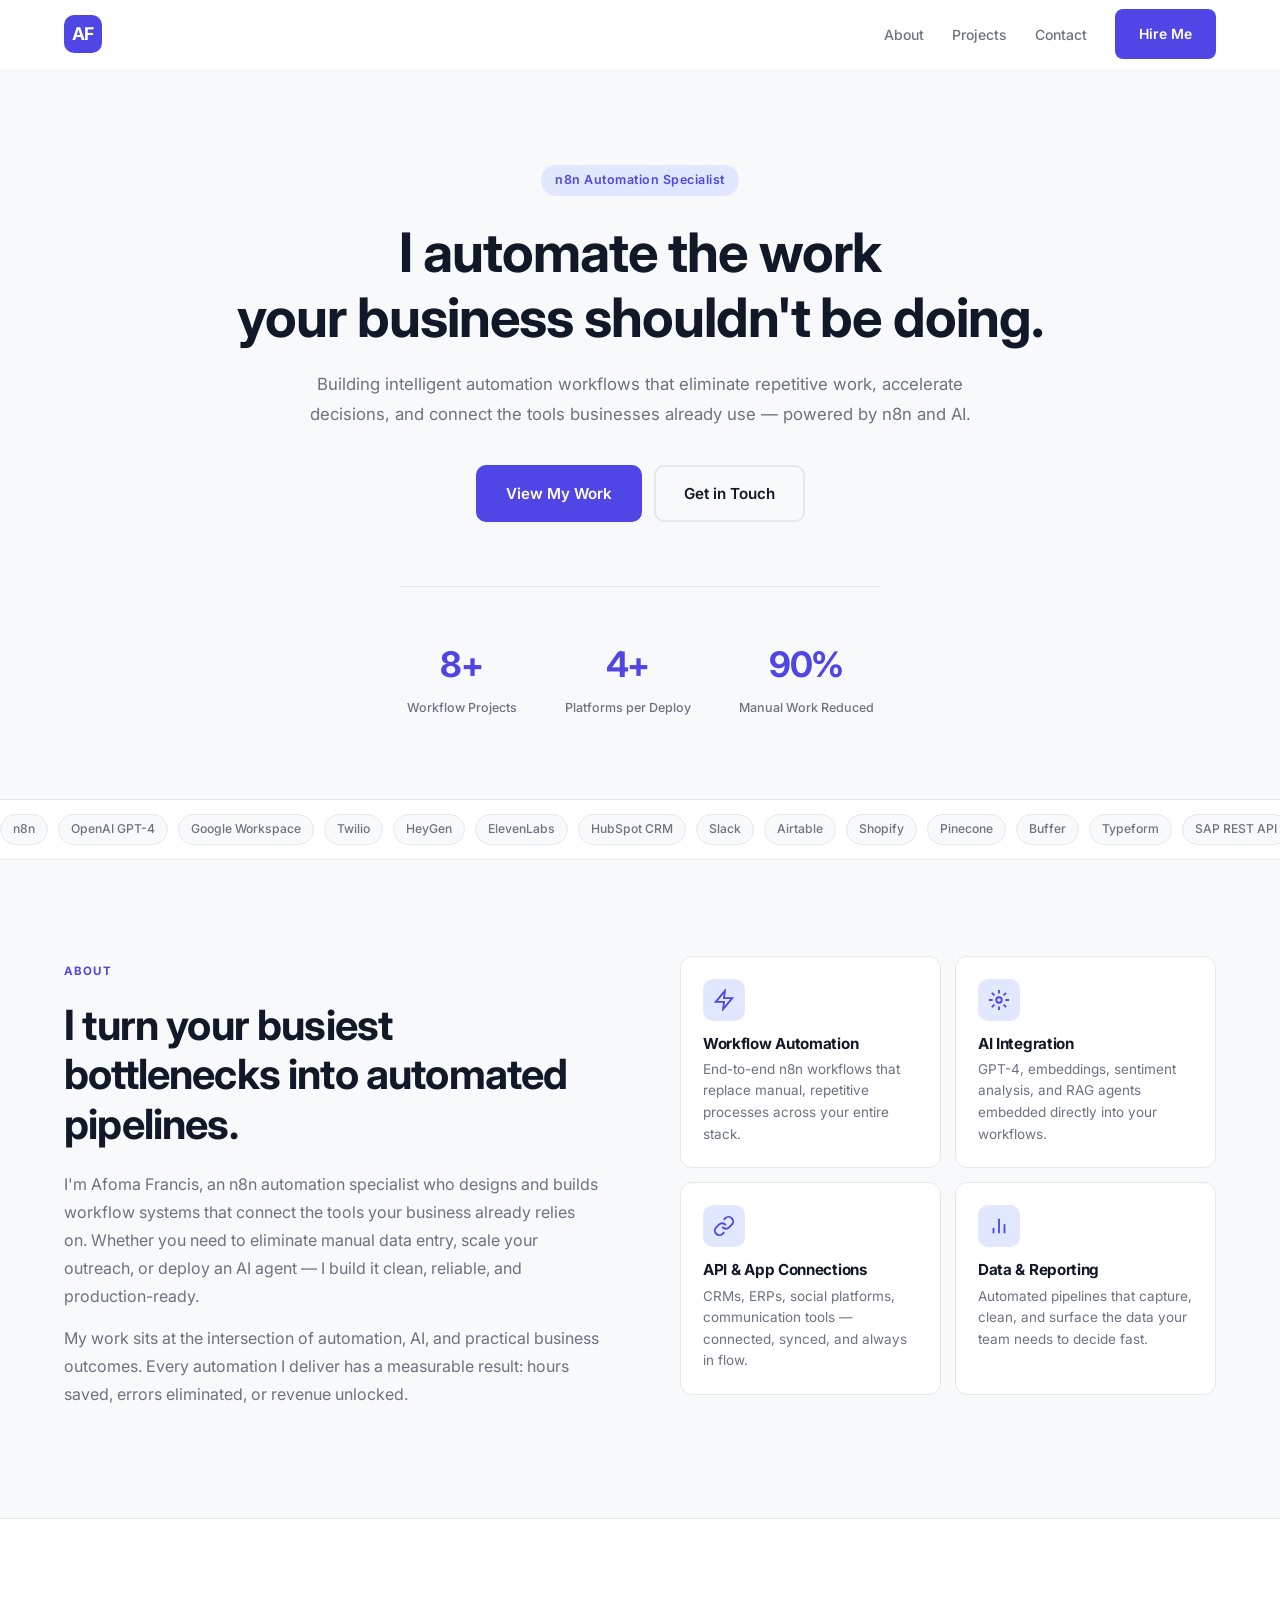
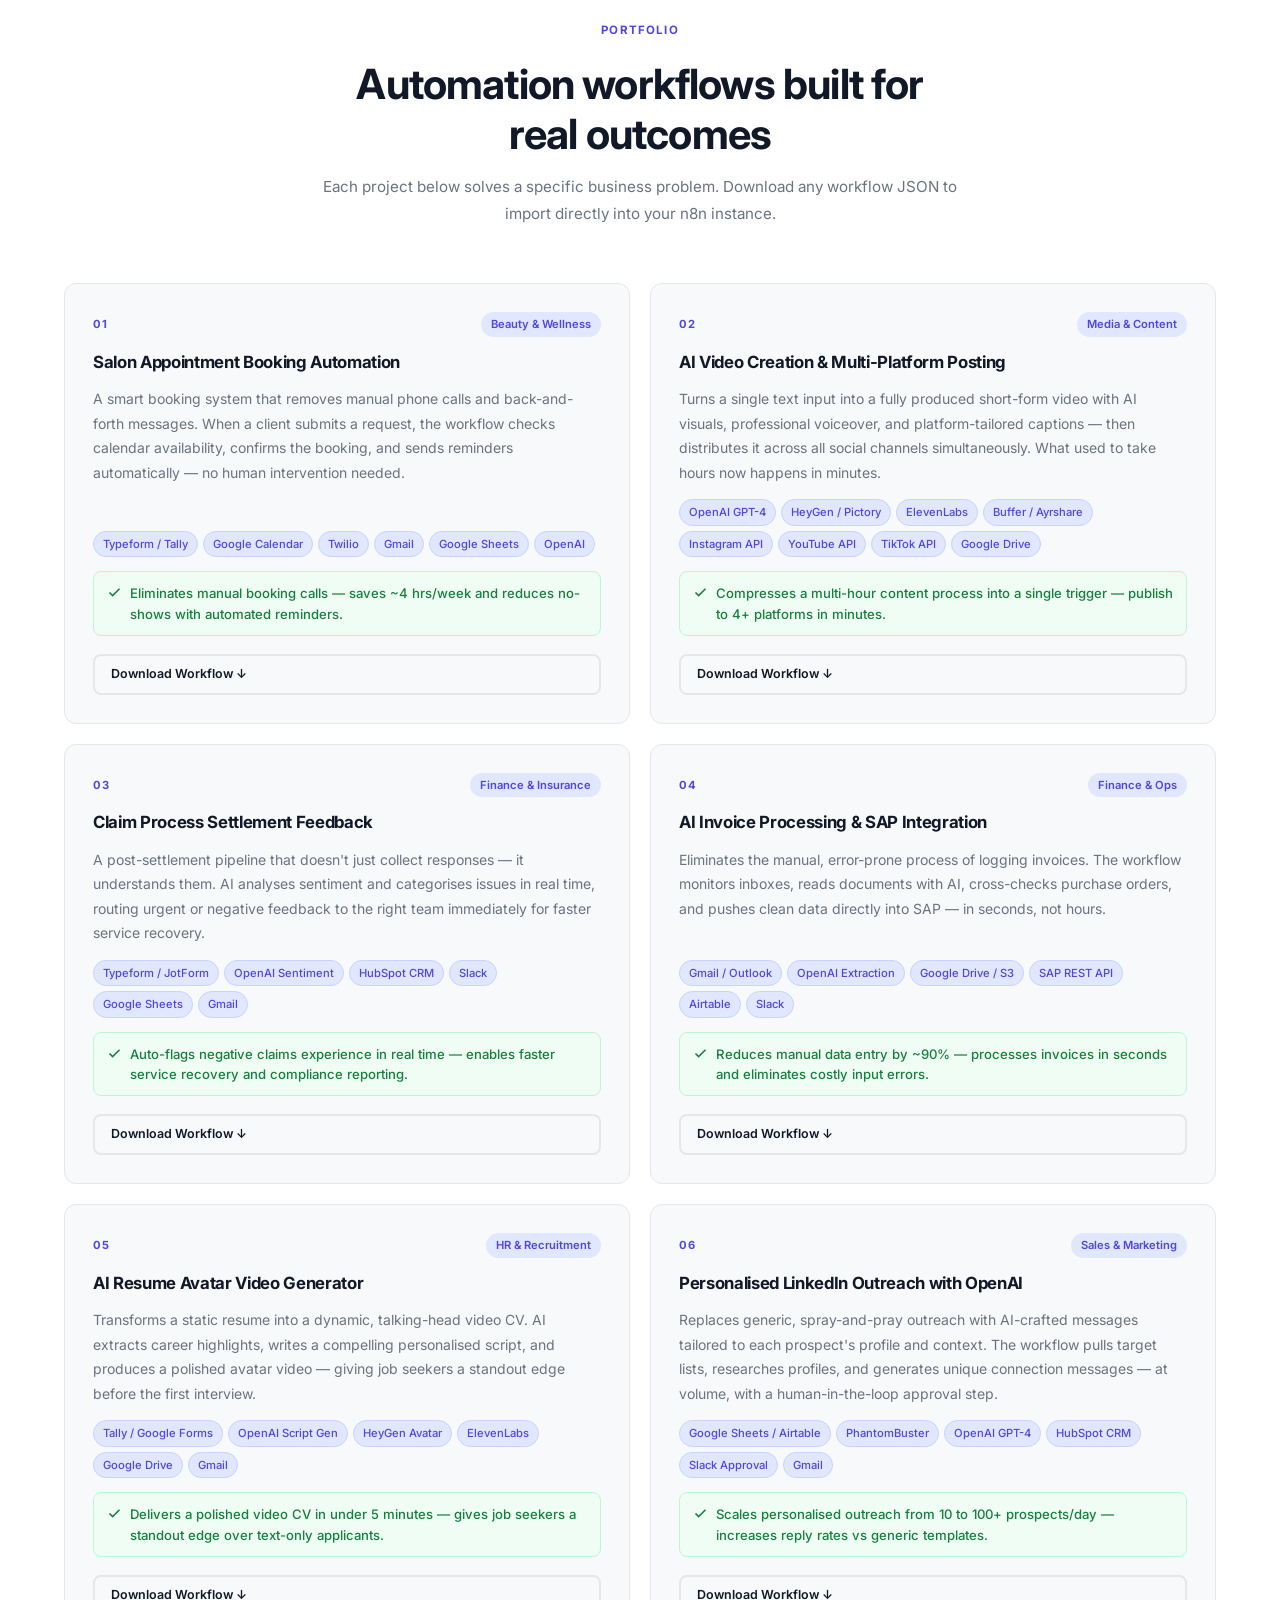
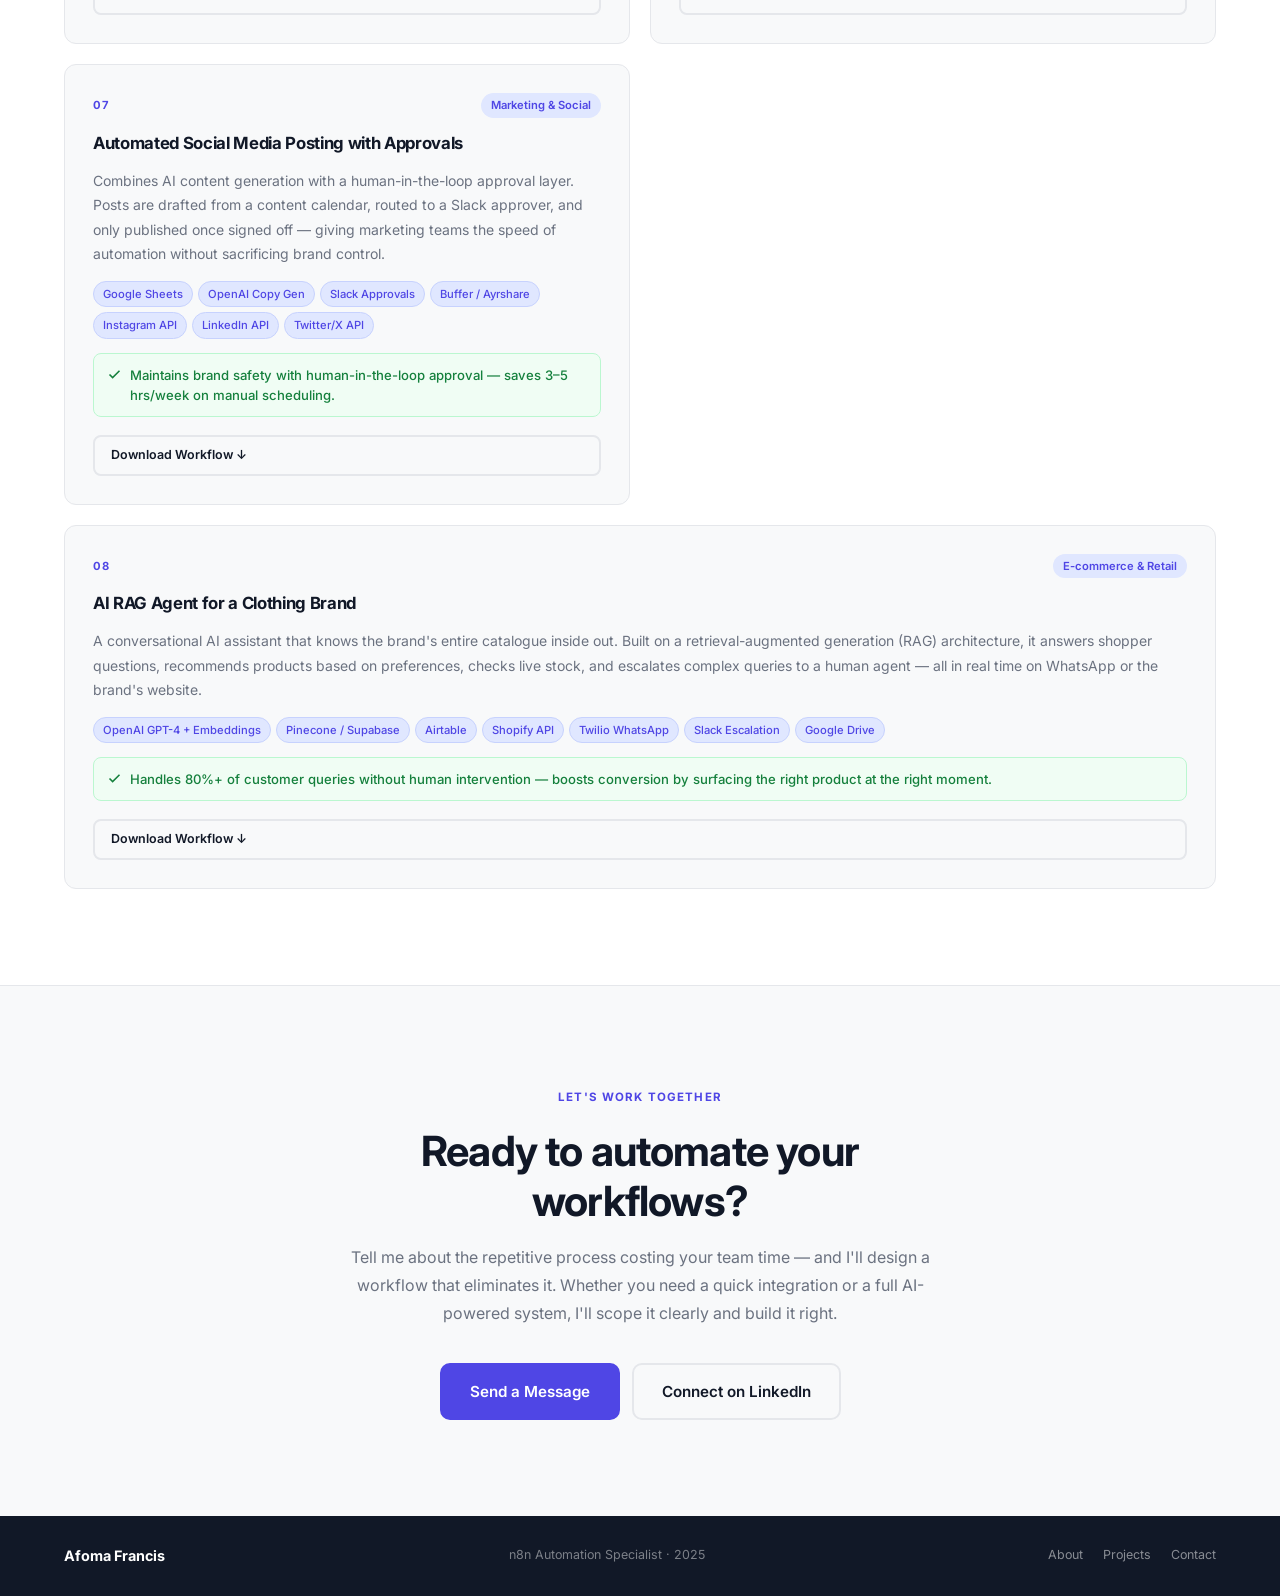
==== index.html @ b6a35dbe "feat: portfolio site + 8 production n8n automation workflows" ====
<!DOCTYPE html>
<html lang="en">
<head>
  <meta charset="UTF-8" />
  <meta name="viewport" content="width=device-width, initial-scale=1.0" />
  <title>Afoma Francis — n8n Automation Specialist</title>
  <meta name="description" content="Afoma Francis builds intelligent automation workflows with n8n and AI that eliminate repetitive work, connect business tools, and accelerate decisions." />
  <meta name="author" content="Afoma Francis" />

  <!-- Open Graph -->
  <meta property="og:title" content="Afoma Francis — n8n Automation Specialist" />
  <meta property="og:description" content="Building intelligent automation workflows that eliminate repetitive work and connect the tools businesses already use — powered by n8n and AI." />
  <meta property="og:type" content="website" />
  <meta property="og:url" content="https://afoma94.github.io" />

  <!-- Fonts -->
  <link rel="preconnect" href="https://fonts.googleapis.com" />
  <link rel="preconnect" href="https://fonts.gstatic.com" crossorigin />
  <link href="https://fonts.googleapis.com/css2?family=Inter:wght@400;500;600;700&display=swap" rel="stylesheet" />

  <link rel="stylesheet" href="css/styles.css" />
</head>
<body>

  <!-- ===== NAV ===== -->
  <header class="nav" id="nav">
    <div class="nav__inner">
      <a class="nav__logo" href="#hero">AF</a>
      <ul class="nav__links" id="navLinks">
        <li><a href="#about">About</a></li>
        <li><a href="#projects">Projects</a></li>
        <li><a href="#contact">Contact</a></li>
      </ul>
      <a class="btn btn--primary nav__cta" href="#contact">Hire Me</a>
      <button class="nav__toggle" id="navToggle" aria-label="Toggle menu" aria-expanded="false">
        <span></span><span></span><span></span>
      </button>
    </div>
  </header>

  <!-- ===== HERO ===== -->
  <section class="hero" id="hero">
    <div class="container">
      <span class="hero__badge">n8n Automation Specialist</span>
      <h1 class="hero__title">
        I automate the work<br />your business shouldn't be doing.
      </h1>
      <p class="hero__tagline">
        Building intelligent automation workflows that eliminate repetitive work, accelerate decisions, and connect the tools businesses already use — powered by n8n and AI.
      </p>
      <div class="hero__cta">
        <a class="btn btn--primary btn--lg" href="#projects">View My Work</a>
        <a class="btn btn--outline btn--lg" href="#contact">Get in Touch</a>
      </div>
      <div class="hero__stats">
        <div class="stat">
          <span class="stat__number">8+</span>
          <span class="stat__label">Workflow Projects</span>
        </div>
        <div class="stat">
          <span class="stat__number">4+</span>
          <span class="stat__label">Platforms per Deploy</span>
        </div>
        <div class="stat">
          <span class="stat__number">90%</span>
          <span class="stat__label">Manual Work Reduced</span>
        </div>
      </div>
    </div>
  </section>

  <!-- ===== MARQUEE ===== -->
  <div class="marquee-wrap" aria-hidden="true">
    <div class="marquee__track">
      <div class="marquee__row">
        <span>n8n</span><span>OpenAI GPT-4</span><span>Google Workspace</span>
        <span>Twilio</span><span>HeyGen</span><span>ElevenLabs</span>
        <span>HubSpot CRM</span><span>Slack</span><span>Airtable</span>
        <span>Shopify</span><span>Pinecone</span><span>Buffer</span>
        <span>Typeform</span><span>SAP REST API</span><span>PhantomBuster</span>
        <span>Gmail</span><span>Google Sheets</span><span>Google Calendar</span>
        <!-- Duplicate for seamless loop -->
        <span>n8n</span><span>OpenAI GPT-4</span><span>Google Workspace</span>
        <span>Twilio</span><span>HeyGen</span><span>ElevenLabs</span>
        <span>HubSpot CRM</span><span>Slack</span><span>Airtable</span>
        <span>Shopify</span><span>Pinecone</span><span>Buffer</span>
        <span>Typeform</span><span>SAP REST API</span><span>PhantomBuster</span>
        <span>Gmail</span><span>Google Sheets</span><span>Google Calendar</span>
      </div>
    </div>
  </div>

  <!-- ===== ABOUT ===== -->
  <section class="about" id="about">
    <div class="container">
      <div class="about__grid">
        <div class="about__content">
          <span class="label">About</span>
          <h2>I turn your busiest bottlenecks into automated pipelines.</h2>
          <p>I'm Afoma Francis, an n8n automation specialist who designs and builds workflow systems that connect the tools your business already relies on. Whether you need to eliminate manual data entry, scale your outreach, or deploy an AI agent — I build it clean, reliable, and production-ready.</p>
          <p>My work sits at the intersection of automation, AI, and practical business outcomes. Every automation I deliver has a measurable result: hours saved, errors eliminated, or revenue unlocked.</p>
        </div>
        <div class="services">
          <div class="service-card" data-animate>
            <div class="service-card__icon">
              <svg width="22" height="22" viewBox="0 0 24 24" fill="none" stroke="currentColor" stroke-width="2"><path d="M13 2L3 14h9l-1 8 10-12h-9l1-8z"/></svg>
            </div>
            <h3>Workflow Automation</h3>
            <p>End-to-end n8n workflows that replace manual, repetitive processes across your entire stack.</p>
          </div>
          <div class="service-card" data-animate>
            <div class="service-card__icon">
              <svg width="22" height="22" viewBox="0 0 24 24" fill="none" stroke="currentColor" stroke-width="2"><circle cx="12" cy="12" r="3"/><path d="M12 1v4M12 19v4M4.22 4.22l2.83 2.83M16.95 16.95l2.83 2.83M1 12h4M19 12h4M4.22 19.78l2.83-2.83M16.95 7.05l2.83-2.83"/></svg>
            </div>
            <h3>AI Integration</h3>
            <p>GPT-4, embeddings, sentiment analysis, and RAG agents embedded directly into your workflows.</p>
          </div>
          <div class="service-card" data-animate>
            <div class="service-card__icon">
              <svg width="22" height="22" viewBox="0 0 24 24" fill="none" stroke="currentColor" stroke-width="2"><path d="M10 13a5 5 0 0 0 7.54.54l3-3a5 5 0 0 0-7.07-7.07l-1.72 1.71"/><path d="M14 11a5 5 0 0 0-7.54-.54l-3 3a5 5 0 0 0 7.07 7.07l1.71-1.71"/></svg>
            </div>
            <h3>API & App Connections</h3>
            <p>CRMs, ERPs, social platforms, communication tools — connected, synced, and always in flow.</p>
          </div>
          <div class="service-card" data-animate>
            <div class="service-card__icon">
              <svg width="22" height="22" viewBox="0 0 24 24" fill="none" stroke="currentColor" stroke-width="2"><line x1="18" y1="20" x2="18" y2="10"/><line x1="12" y1="20" x2="12" y2="4"/><line x1="6" y1="20" x2="6" y2="14"/></svg>
            </div>
            <h3>Data & Reporting</h3>
            <p>Automated pipelines that capture, clean, and surface the data your team needs to decide fast.</p>
          </div>
        </div>
      </div>
    </div>
  </section>

  <!-- ===== PROJECTS ===== -->
  <section class="projects" id="projects">
    <div class="container">
      <div class="section-header">
        <span class="label">Portfolio</span>
        <h2>Automation workflows built for real outcomes</h2>
        <p>Each project below solves a specific business problem. Download any workflow JSON to import directly into your n8n instance.</p>
      </div>

      <div class="projects__grid">

        <!-- 01 Salon Booking -->
        <article class="project-card" data-animate>
          <div class="project-card__header">
            <span class="project-card__num">01</span>
            <span class="project-card__industry">Beauty &amp; Wellness</span>
          </div>
          <h3>Salon Appointment Booking Automation</h3>
          <p class="project-card__desc">A smart booking system that removes manual phone calls and back-and-forth messages. When a client submits a request, the workflow checks calendar availability, confirms the booking, and sends reminders automatically — no human intervention needed.</p>
          <div class="project-card__tools">
            <span>Typeform / Tally</span><span>Google Calendar</span>
            <span>Twilio</span><span>Gmail</span>
            <span>Google Sheets</span><span>OpenAI</span>
          </div>
          <div class="project-card__outcome">
            <svg width="15" height="15" viewBox="0 0 24 24" fill="none" stroke="currentColor" stroke-width="2.5"><polyline points="20 6 9 17 4 12"/></svg>
            Eliminates manual booking calls — saves ~4 hrs/week and reduces no-shows with automated reminders.
          </div>
          <a class="btn btn--outline btn--sm" href="workflows/01-salon-booking.json" download>Download Workflow ↓</a>
        </article>

        <!-- 02 AI Video -->
        <article class="project-card" data-animate>
          <div class="project-card__header">
            <span class="project-card__num">02</span>
            <span class="project-card__industry">Media &amp; Content</span>
          </div>
          <h3>AI Video Creation &amp; Multi-Platform Posting</h3>
          <p class="project-card__desc">Turns a single text input into a fully produced short-form video with AI visuals, professional voiceover, and platform-tailored captions — then distributes it across all social channels simultaneously. What used to take hours now happens in minutes.</p>
          <div class="project-card__tools">
            <span>OpenAI GPT-4</span><span>HeyGen / Pictory</span>
            <span>ElevenLabs</span><span>Buffer / Ayrshare</span>
            <span>Instagram API</span><span>YouTube API</span>
            <span>TikTok API</span><span>Google Drive</span>
          </div>
          <div class="project-card__outcome">
            <svg width="15" height="15" viewBox="0 0 24 24" fill="none" stroke="currentColor" stroke-width="2.5"><polyline points="20 6 9 17 4 12"/></svg>
            Compresses a multi-hour content process into a single trigger — publish to 4+ platforms in minutes.
          </div>
          <a class="btn btn--outline btn--sm" href="workflows/02-ai-video-posting.json" download>Download Workflow ↓</a>
        </article>

        <!-- 03 Claims -->
        <article class="project-card" data-animate>
          <div class="project-card__header">
            <span class="project-card__num">03</span>
            <span class="project-card__industry">Finance &amp; Insurance</span>
          </div>
          <h3>Claim Process Settlement Feedback</h3>
          <p class="project-card__desc">A post-settlement pipeline that doesn't just collect responses — it understands them. AI analyses sentiment and categorises issues in real time, routing urgent or negative feedback to the right team immediately for faster service recovery.</p>
          <div class="project-card__tools">
            <span>Typeform / JotForm</span><span>OpenAI Sentiment</span>
            <span>HubSpot CRM</span><span>Slack</span>
            <span>Google Sheets</span><span>Gmail</span>
          </div>
          <div class="project-card__outcome">
            <svg width="15" height="15" viewBox="0 0 24 24" fill="none" stroke="currentColor" stroke-width="2.5"><polyline points="20 6 9 17 4 12"/></svg>
            Auto-flags negative claims experience in real time — enables faster service recovery and compliance reporting.
          </div>
          <a class="btn btn--outline btn--sm" href="workflows/03-claim-settlement-feedback.json" download>Download Workflow ↓</a>
        </article>

        <!-- 04 Invoice SAP -->
        <article class="project-card" data-animate>
          <div class="project-card__header">
            <span class="project-card__num">04</span>
            <span class="project-card__industry">Finance &amp; Ops</span>
          </div>
          <h3>AI Invoice Processing &amp; SAP Integration</h3>
          <p class="project-card__desc">Eliminates the manual, error-prone process of logging invoices. The workflow monitors inboxes, reads documents with AI, cross-checks purchase orders, and pushes clean data directly into SAP — in seconds, not hours.</p>
          <div class="project-card__tools">
            <span>Gmail / Outlook</span><span>OpenAI Extraction</span>
            <span>Google Drive / S3</span><span>SAP REST API</span>
            <span>Airtable</span><span>Slack</span>
          </div>
          <div class="project-card__outcome">
            <svg width="15" height="15" viewBox="0 0 24 24" fill="none" stroke="currentColor" stroke-width="2.5"><polyline points="20 6 9 17 4 12"/></svg>
            Reduces manual data entry by ~90% — processes invoices in seconds and eliminates costly input errors.
          </div>
          <a class="btn btn--outline btn--sm" href="workflows/04-ai-invoice-sap.json" download>Download Workflow ↓</a>
        </article>

        <!-- 05 Resume Avatar -->
        <article class="project-card" data-animate>
          <div class="project-card__header">
            <span class="project-card__num">05</span>
            <span class="project-card__industry">HR &amp; Recruitment</span>
          </div>
          <h3>AI Resume Avatar Video Generator</h3>
          <p class="project-card__desc">Transforms a static resume into a dynamic, talking-head video CV. AI extracts career highlights, writes a compelling personalised script, and produces a polished avatar video — giving job seekers a standout edge before the first interview.</p>
          <div class="project-card__tools">
            <span>Tally / Google Forms</span><span>OpenAI Script Gen</span>
            <span>HeyGen Avatar</span><span>ElevenLabs</span>
            <span>Google Drive</span><span>Gmail</span>
          </div>
          <div class="project-card__outcome">
            <svg width="15" height="15" viewBox="0 0 24 24" fill="none" stroke="currentColor" stroke-width="2.5"><polyline points="20 6 9 17 4 12"/></svg>
            Delivers a polished video CV in under 5 minutes — gives job seekers a standout edge over text-only applicants.
          </div>
          <a class="btn btn--outline btn--sm" href="workflows/05-resume-avatar-video.json" download>Download Workflow ↓</a>
        </article>

        <!-- 06 LinkedIn -->
        <article class="project-card" data-animate>
          <div class="project-card__header">
            <span class="project-card__num">06</span>
            <span class="project-card__industry">Sales &amp; Marketing</span>
          </div>
          <h3>Personalised LinkedIn Outreach with OpenAI</h3>
          <p class="project-card__desc">Replaces generic, spray-and-pray outreach with AI-crafted messages tailored to each prospect's profile and context. The workflow pulls target lists, researches profiles, and generates unique connection messages — at volume, with a human-in-the-loop approval step.</p>
          <div class="project-card__tools">
            <span>Google Sheets / Airtable</span><span>PhantomBuster</span>
            <span>OpenAI GPT-4</span><span>HubSpot CRM</span>
            <span>Slack Approval</span><span>Gmail</span>
          </div>
          <div class="project-card__outcome">
            <svg width="15" height="15" viewBox="0 0 24 24" fill="none" stroke="currentColor" stroke-width="2.5"><polyline points="20 6 9 17 4 12"/></svg>
            Scales personalised outreach from 10 to 100+ prospects/day — increases reply rates vs generic templates.
          </div>
          <a class="btn btn--outline btn--sm" href="workflows/06-linkedin-outreach.json" download>Download Workflow ↓</a>
        </article>

        <!-- 07 Social Approvals -->
        <article class="project-card" data-animate>
          <div class="project-card__header">
            <span class="project-card__num">07</span>
            <span class="project-card__industry">Marketing &amp; Social</span>
          </div>
          <h3>Automated Social Media Posting with Approvals</h3>
          <p class="project-card__desc">Combines AI content generation with a human-in-the-loop approval layer. Posts are drafted from a content calendar, routed to a Slack approver, and only published once signed off — giving marketing teams the speed of automation without sacrificing brand control.</p>
          <div class="project-card__tools">
            <span>Google Sheets</span><span>OpenAI Copy Gen</span>
            <span>Slack Approvals</span><span>Buffer / Ayrshare</span>
            <span>Instagram API</span><span>LinkedIn API</span><span>Twitter/X API</span>
          </div>
          <div class="project-card__outcome">
            <svg width="15" height="15" viewBox="0 0 24 24" fill="none" stroke="currentColor" stroke-width="2.5"><polyline points="20 6 9 17 4 12"/></svg>
            Maintains brand safety with human-in-the-loop approval — saves 3–5 hrs/week on manual scheduling.
          </div>
          <a class="btn btn--outline btn--sm" href="workflows/07-social-media-approvals.json" download>Download Workflow ↓</a>
        </article>

        <!-- 08 RAG Agent — full width -->
        <article class="project-card project-card--wide" data-animate>
          <div class="project-card__header">
            <span class="project-card__num">08</span>
            <span class="project-card__industry">E-commerce &amp; Retail</span>
          </div>
          <h3>AI RAG Agent for a Clothing Brand</h3>
          <p class="project-card__desc">A conversational AI assistant that knows the brand's entire catalogue inside out. Built on a retrieval-augmented generation (RAG) architecture, it answers shopper questions, recommends products based on preferences, checks live stock, and escalates complex queries to a human agent — all in real time on WhatsApp or the brand's website.</p>
          <div class="project-card__tools">
            <span>OpenAI GPT-4 + Embeddings</span><span>Pinecone / Supabase</span>
            <span>Airtable</span><span>Shopify API</span>
            <span>Twilio WhatsApp</span><span>Slack Escalation</span>
            <span>Google Drive</span>
          </div>
          <div class="project-card__outcome">
            <svg width="15" height="15" viewBox="0 0 24 24" fill="none" stroke="currentColor" stroke-width="2.5"><polyline points="20 6 9 17 4 12"/></svg>
            Handles 80%+ of customer queries without human intervention — boosts conversion by surfacing the right product at the right moment.
          </div>
          <a class="btn btn--outline btn--sm" href="workflows/08-rag-agent-clothing.json" download>Download Workflow ↓</a>
        </article>

      </div>
    </div>
  </section>

  <!-- ===== CONTACT ===== -->
  <section class="contact" id="contact">
    <div class="container">
      <div class="contact__inner">
        <span class="label">Let's Work Together</span>
        <h2>Ready to automate your workflows?</h2>
        <p>Tell me about the repetitive process costing your team time — and I'll design a workflow that eliminates it. Whether you need a quick integration or a full AI-powered system, I'll scope it clearly and build it right.</p>
        <div class="contact__cta">
          <a class="btn btn--primary btn--lg" href="mailto:hello@afomafrancis.com">Send a Message</a>
          <a class="btn btn--outline btn--lg" href="https://linkedin.com/in/afomafrancis" target="_blank" rel="noopener noreferrer">Connect on LinkedIn</a>
        </div>
      </div>
    </div>
  </section>

  <!-- ===== FOOTER ===== -->
  <footer class="footer">
    <div class="container">
      <div class="footer__inner">
        <span class="footer__name">Afoma Francis</span>
        <span class="footer__copy">n8n Automation Specialist &middot; 2025</span>
        <nav class="footer__nav" aria-label="Footer navigation">
          <a href="#about">About</a>
          <a href="#projects">Projects</a>
          <a href="#contact">Contact</a>
        </nav>
      </div>
    </div>
  </footer>

  <script src="js/main.js"></script>
</body>
</html>
---- css/styles.css ----
/* ===================================================
   Design Tokens
   =================================================== */
:root {
  --accent:        #4f46e5;
  --accent-hover:  #4338ca;
  --accent-light:  #e0e7ff;
  --accent-dim:    #c7d2fe;
  --bg:            #f8f9fa;
  --surface:       #ffffff;
  --border:        #e5e7eb;
  --text:          #111827;
  --text-muted:    #6b7280;
  --outcome-bg:    #f0fdf4;
  --outcome-border:#bbf7d0;
  --outcome-text:  #15803d;
  --radius:        12px;
  --radius-sm:     8px;
  --shadow:        0 1px 3px rgba(0,0,0,0.07), 0 4px 16px rgba(79,70,229,0.07);
  --shadow-hover:  0 4px 12px rgba(0,0,0,0.09), 0 16px 40px rgba(79,70,229,0.12);
  --nav-h:         68px;
  --max-w:         1200px;
  --ease:          0.22s ease;
}

/* ===================================================
   Reset
   =================================================== */
*, *::before, *::after { box-sizing: border-box; margin: 0; padding: 0; }
html { scroll-behavior: smooth; }
body {
  font-family: 'Inter', -apple-system, BlinkMacSystemFont, sans-serif;
  background: var(--bg);
  color: var(--text);
  line-height: 1.65;
  -webkit-font-smoothing: antialiased;
}
img { max-width: 100%; display: block; }
a { text-decoration: none; }

/* ===================================================
   Layout Helpers
   =================================================== */
.container {
  max-width: var(--max-w);
  margin: 0 auto;
  padding: 0 24px;
}
.label {
  display: inline-block;
  font-size: 0.72rem;
  font-weight: 700;
  letter-spacing: 0.1em;
  text-transform: uppercase;
  color: var(--accent);
  margin-bottom: 12px;
}

/* ===================================================
   Typography
   =================================================== */
h1, h2, h3 { font-weight: 700; line-height: 1.2; letter-spacing: -0.02em; }
h1 { font-size: clamp(2rem, 5vw, 3.4rem); }
h2 { font-size: clamp(1.7rem, 4vw, 2.6rem); }
h3 { font-size: 1.1rem; }
p  { color: var(--text-muted); line-height: 1.75; }

/* ===================================================
   Buttons
   =================================================== */
.btn {
  display: inline-flex;
  align-items: center;
  gap: 6px;
  padding: 11px 22px;
  font-size: 0.875rem;
  font-weight: 600;
  border-radius: var(--radius-sm);
  border: 2px solid transparent;
  cursor: pointer;
  transition: all var(--ease);
  font-family: inherit;
}
.btn--primary {
  background: var(--accent);
  color: #fff;
  border-color: var(--accent);
}
.btn--primary:hover {
  background: var(--accent-hover);
  border-color: var(--accent-hover);
  transform: translateY(-1px);
}
.btn--outline {
  background: transparent;
  color: var(--text);
  border-color: var(--border);
}
.btn--outline:hover {
  border-color: var(--accent);
  color: var(--accent);
  transform: translateY(-1px);
}
.btn--lg  { padding: 14px 28px; font-size: 0.95rem; border-radius: 10px; }
.btn--sm  { padding: 8px 16px;  font-size: 0.78rem; margin-top: 4px; }

/* ===================================================
   Navigation
   =================================================== */
.nav {
  position: sticky;
  top: 0;
  z-index: 100;
  background: rgba(255,255,255,0.9);
  backdrop-filter: blur(14px);
  -webkit-backdrop-filter: blur(14px);
  border-bottom: 1px solid transparent;
  transition: border-color var(--ease), box-shadow var(--ease);
}
.nav.scrolled {
  border-color: var(--border);
  box-shadow: 0 1px 12px rgba(0,0,0,0.06);
}
.nav__inner {
  max-width: var(--max-w);
  margin: 0 auto;
  padding: 0 24px;
  height: var(--nav-h);
  display: flex;
  align-items: center;
  gap: 28px;
}
.nav__logo {
  font-size: 1.1rem;
  font-weight: 700;
  color: var(--text);
  letter-spacing: -0.03em;
  margin-right: auto;
  background: var(--accent);
  color: #fff;
  width: 38px;
  height: 38px;
  display: flex;
  align-items: center;
  justify-content: center;
  border-radius: 10px;
}
.nav__links {
  display: flex;
  list-style: none;
  gap: 28px;
}
.nav__links a {
  color: var(--text-muted);
  font-size: 0.875rem;
  font-weight: 500;
  transition: color var(--ease);
}
.nav__links a:hover { color: var(--text); }
.nav__cta { white-space: nowrap; }
.nav__toggle {
  display: none;
  flex-direction: column;
  gap: 5px;
  background: none;
  border: none;
  cursor: pointer;
  padding: 6px;
  margin-left: auto;
}
.nav__toggle span {
  display: block;
  width: 22px;
  height: 2px;
  background: var(--text);
  border-radius: 2px;
  transition: all 0.25s ease;
}
.nav__toggle.open span:nth-child(1) { transform: translateY(7px) rotate(45deg); }
.nav__toggle.open span:nth-child(2) { opacity: 0; }
.nav__toggle.open span:nth-child(3) { transform: translateY(-7px) rotate(-45deg); }

/* Mobile nav drawer */
.nav__links.open {
  display: flex !important;
  flex-direction: column;
  position: fixed;
  top: var(--nav-h);
  left: 0; right: 0;
  background: var(--surface);
  border-bottom: 1px solid var(--border);
  padding: 24px;
  gap: 20px;
  z-index: 99;
  box-shadow: 0 8px 24px rgba(0,0,0,0.08);
}
.nav__links.open li { display: block; }
.nav__links.open a { font-size: 1rem; }

/* ===================================================
   Hero
   =================================================== */
.hero {
  padding: 96px 0 80px;
  text-align: center;
}
.hero__badge {
  display: inline-flex;
  align-items: center;
  gap: 6px;
  padding: 5px 14px;
  background: var(--accent-light);
  color: var(--accent);
  border-radius: 100px;
  font-size: 0.78rem;
  font-weight: 600;
  letter-spacing: 0.04em;
  margin-bottom: 24px;
}
.hero__title {
  max-width: 820px;
  margin: 0 auto 20px;
  color: var(--text);
}
.hero__tagline {
  max-width: 680px;
  margin: 0 auto 36px;
  font-size: 1.05rem;
  color: var(--text-muted);
  line-height: 1.75;
}
.hero__cta {
  display: flex;
  gap: 12px;
  justify-content: center;
  flex-wrap: wrap;
  margin-bottom: 64px;
}
.hero__stats {
  display: flex;
  gap: 48px;
  justify-content: center;
  flex-wrap: wrap;
  padding-top: 48px;
  border-top: 1px solid var(--border);
  max-width: 480px;
  margin: 0 auto;
}
.stat { text-align: center; }
.stat__number {
  display: block;
  font-size: 2.2rem;
  font-weight: 700;
  color: var(--accent);
  letter-spacing: -0.04em;
}
.stat__label {
  font-size: 0.78rem;
  font-weight: 500;
  color: var(--text-muted);
}

/* ===================================================
   Marquee
   =================================================== */
.marquee-wrap {
  overflow: hidden;
  background: var(--surface);
  border-top: 1px solid var(--border);
  border-bottom: 1px solid var(--border);
  padding: 14px 0;
}
.marquee__track {
  overflow: hidden;
  white-space: nowrap;
}
.marquee__row {
  display: inline-flex;
  gap: 10px;
  animation: marquee 30s linear infinite;
}
.marquee-wrap:hover .marquee__row { animation-play-state: paused; }
.marquee__row span {
  display: inline-flex;
  align-items: center;
  padding: 4px 12px;
  background: var(--bg);
  border: 1px solid var(--border);
  border-radius: 100px;
  font-size: 0.76rem;
  font-weight: 500;
  color: var(--text-muted);
  white-space: nowrap;
}
@keyframes marquee {
  0%   { transform: translateX(0); }
  100% { transform: translateX(-50%); }
}

/* ===================================================
   About
   =================================================== */
.about {
  padding: 96px 0;
}
.about__grid {
  display: grid;
  grid-template-columns: 1fr 1fr;
  gap: 80px;
  align-items: start;
}
.about__content h2 { margin: 8px 0 20px; }
.about__content p { margin-bottom: 14px; }
.services {
  display: grid;
  grid-template-columns: 1fr 1fr;
  gap: 14px;
}
.service-card {
  background: var(--surface);
  border: 1px solid var(--border);
  border-radius: var(--radius);
  padding: 22px;
  transition: box-shadow var(--ease), transform var(--ease);
}
.service-card:hover { box-shadow: var(--shadow); transform: translateY(-2px); }
.service-card__icon {
  width: 42px;
  height: 42px;
  background: var(--accent-light);
  border-radius: 10px;
  display: flex;
  align-items: center;
  justify-content: center;
  margin-bottom: 14px;
  color: var(--accent);
}
.service-card h3 { font-size: 0.95rem; margin-bottom: 6px; color: var(--text); }
.service-card p  { font-size: 0.845rem; color: var(--text-muted); line-height: 1.6; }

/* Animate-in base state */
[data-animate] {
  opacity: 0;
  transform: translateY(20px);
  transition: opacity 0.5s ease, transform 0.5s ease, box-shadow var(--ease), border-color var(--ease);
}
[data-animate].is-visible {
  opacity: 1;
  transform: translateY(0);
}

/* ===================================================
   Projects
   =================================================== */
.projects {
  padding: 96px 0;
  background: var(--surface);
  border-top: 1px solid var(--border);
  border-bottom: 1px solid var(--border);
}
.section-header {
  text-align: center;
  max-width: 640px;
  margin: 0 auto 56px;
}
.section-header h2 { margin: 8px 0 14px; }
.section-header p  { font-size: 0.95rem; }

.projects__grid {
  display: grid;
  grid-template-columns: repeat(2, 1fr);
  gap: 20px;
}
.project-card {
  background: var(--bg);
  border: 1px solid var(--border);
  border-radius: var(--radius);
  padding: 28px;
  display: flex;
  flex-direction: column;
  gap: 14px;
  position: relative;
  overflow: hidden;
}
.project-card::after {
  content: '';
  position: absolute;
  top: 0; left: 0; right: 0;
  height: 3px;
  background: var(--accent);
  transform: scaleX(0);
  transform-origin: left;
  transition: transform 0.3s ease;
}
.project-card:hover {
  box-shadow: var(--shadow-hover);
  border-color: transparent;
}
.project-card:hover::after { transform: scaleX(1); }
.project-card--wide { grid-column: 1 / -1; }

.project-card__header {
  display: flex;
  align-items: center;
  justify-content: space-between;
  gap: 8px;
}
.project-card__num {
  font-size: 0.7rem;
  font-weight: 700;
  color: var(--accent);
  letter-spacing: 0.1em;
}
.project-card__industry {
  font-size: 0.7rem;
  font-weight: 600;
  padding: 3px 10px;
  background: var(--accent-light);
  color: var(--accent);
  border-radius: 100px;
}
.project-card h3 {
  font-size: 1.05rem;
  color: var(--text);
  line-height: 1.35;
}
.project-card__desc {
  font-size: 0.875rem;
  color: var(--text-muted);
  line-height: 1.75;
  flex: 1;
}
.project-card__tools {
  display: flex;
  flex-wrap: wrap;
  gap: 5px;
}
.project-card__tools span {
  font-size: 0.7rem;
  font-weight: 500;
  padding: 3px 9px;
  background: var(--accent-light);
  color: var(--accent);
  border: 1px solid var(--accent-dim);
  border-radius: 100px;
}
.project-card__outcome {
  display: flex;
  align-items: flex-start;
  gap: 8px;
  padding: 11px 13px;
  background: var(--outcome-bg);
  border: 1px solid var(--outcome-border);
  border-radius: var(--radius-sm);
  font-size: 0.82rem;
  font-weight: 500;
  color: var(--outcome-text);
  line-height: 1.55;
}
.project-card__outcome svg {
  flex-shrink: 0;
  margin-top: 2px;
  stroke: var(--outcome-text);
}

/* Stagger animation for project cards */
.projects__grid .project-card:nth-child(1) { transition-delay: 0.05s; }
.projects__grid .project-card:nth-child(2) { transition-delay: 0.10s; }
.projects__grid .project-card:nth-child(3) { transition-delay: 0.05s; }
.projects__grid .project-card:nth-child(4) { transition-delay: 0.10s; }
.projects__grid .project-card:nth-child(5) { transition-delay: 0.05s; }
.projects__grid .project-card:nth-child(6) { transition-delay: 0.10s; }
.projects__grid .project-card:nth-child(7) { transition-delay: 0.05s; }
.projects__grid .project-card:nth-child(8) { transition-delay: 0.10s; }

/* ===================================================
   Contact
   =================================================== */
.contact { padding: 96px 0; }
.contact__inner {
  max-width: 620px;
  margin: 0 auto;
  text-align: center;
}
.contact__inner h2 { margin: 8px 0 16px; }
.contact__inner p  { margin-bottom: 36px; font-size: 1rem; }
.contact__cta {
  display: flex;
  gap: 12px;
  justify-content: center;
  flex-wrap: wrap;
}

/* ===================================================
   Footer
   =================================================== */
.footer {
  background: var(--text);
  padding: 28px 0;
}
.footer__inner {
  display: flex;
  align-items: center;
  justify-content: space-between;
  gap: 16px;
  flex-wrap: wrap;
}
.footer__name {
  font-weight: 700;
  color: #fff;
  font-size: 0.9rem;
}
.footer__copy {
  font-size: 0.78rem;
  color: rgba(255,255,255,0.45);
}
.footer__nav {
  display: flex;
  gap: 20px;
}
.footer__nav a {
  font-size: 0.78rem;
  color: rgba(255,255,255,0.5);
  transition: color var(--ease);
}
.footer__nav a:hover { color: #fff; }

/* ===================================================
   Responsive
   =================================================== */
@media (max-width: 900px) {
  .about__grid { grid-template-columns: 1fr; gap: 48px; }
  .services { grid-template-columns: 1fr 1fr; }
}

@media (max-width: 768px) {
  .nav__links { display: none; }
  .nav__cta   { display: none; }
  .nav__toggle { display: flex; }

  .hero { padding: 64px 0 56px; }
  .hero__stats { gap: 28px; }
  .stat__number { font-size: 1.8rem; }

  .projects__grid { grid-template-columns: 1fr; }
  .project-card--wide { grid-column: 1; }

  .about__grid { grid-template-columns: 1fr; }
  .services { grid-template-columns: 1fr; }

  .footer__inner { flex-direction: column; text-align: center; }
  .footer__nav   { justify-content: center; }
}

@media (max-width: 480px) {
  .hero__cta { flex-direction: column; align-items: center; }
  .contact__cta { flex-direction: column; align-items: center; }
  .marquee-wrap { display: none; }
}
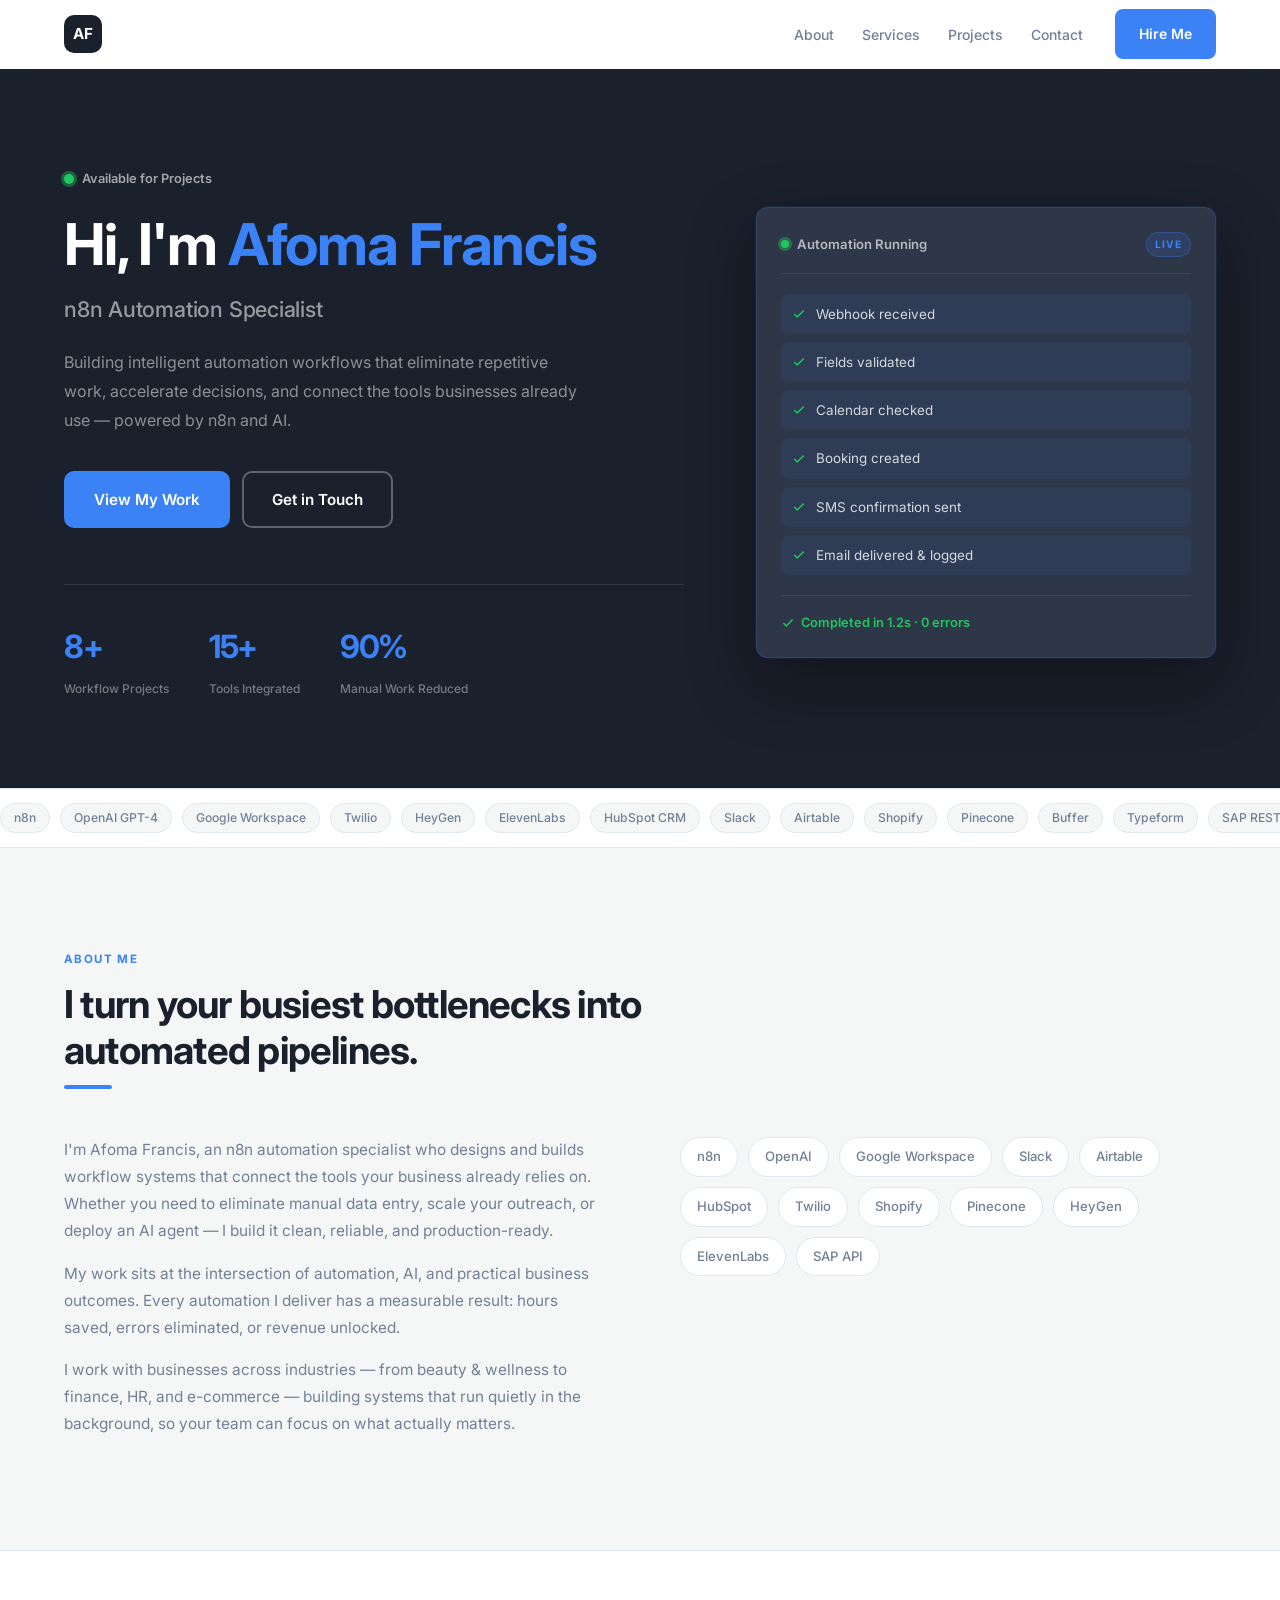
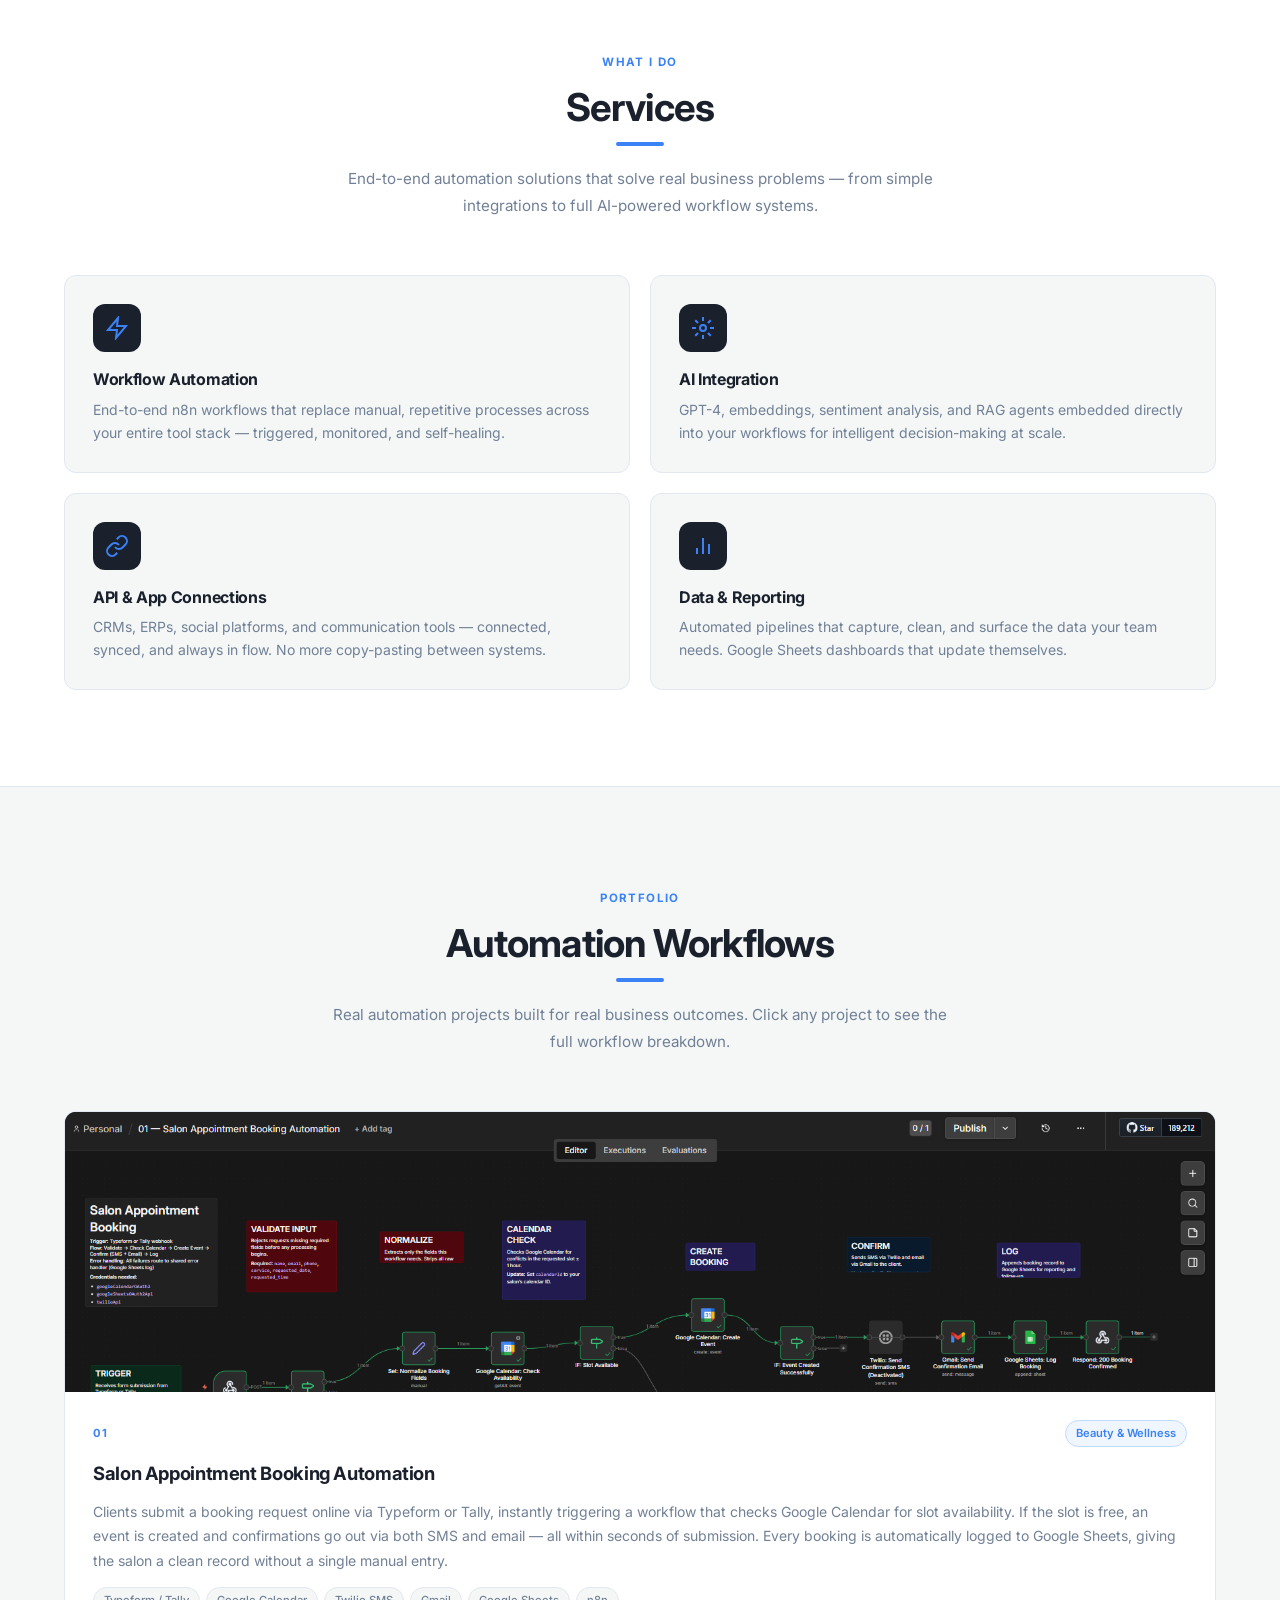
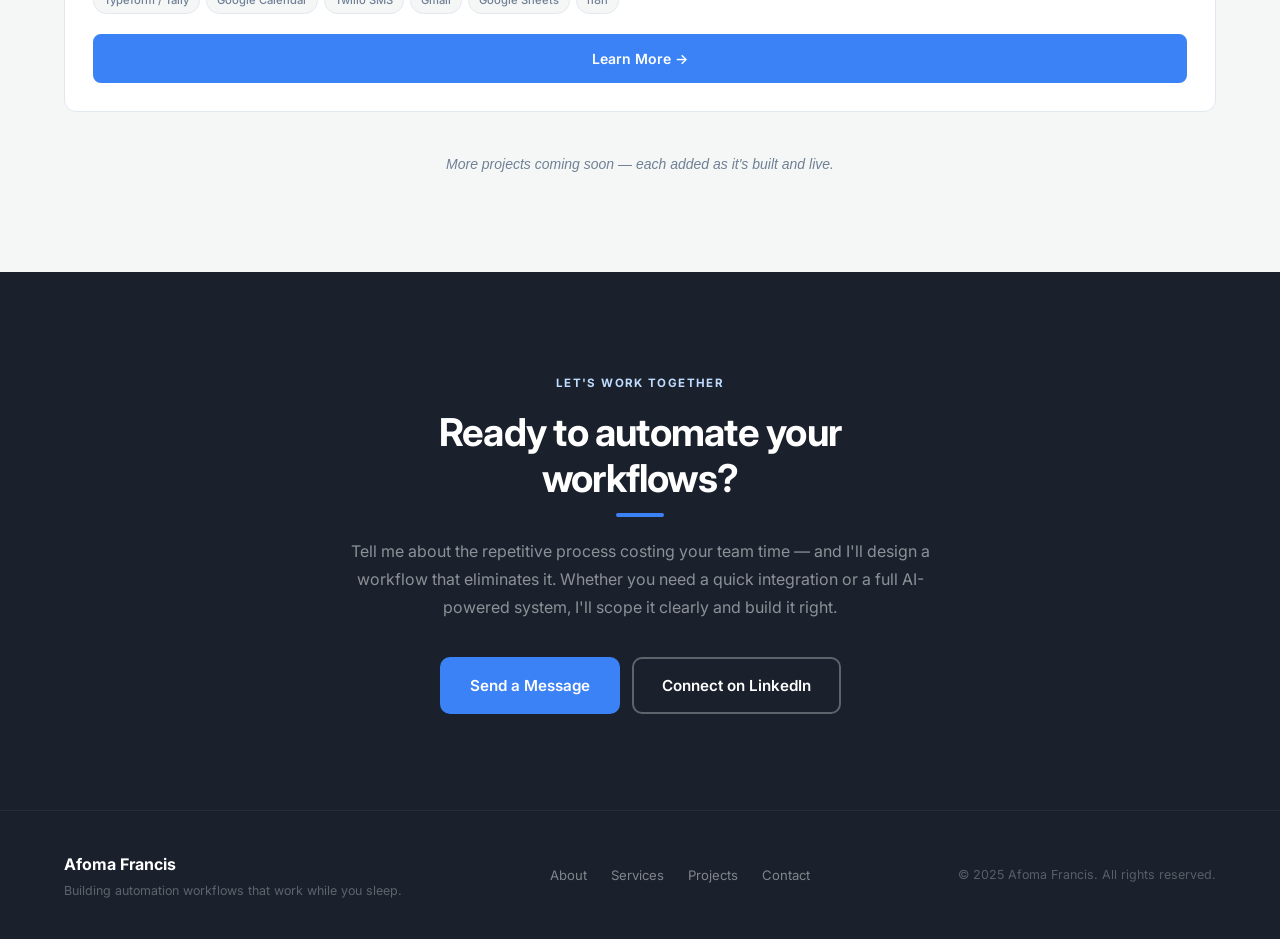
==== commit cb124482: "redesign: image-first portfolio with Ice White/Deep Navy/Electric Blue theme" ====
--- a/index.html
+++ b/index.html
@@ -6,18 +6,13 @@
   <title>Afoma Francis — n8n Automation Specialist</title>
   <meta name="description" content="Afoma Francis builds intelligent automation workflows with n8n and AI that eliminate repetitive work, connect business tools, and accelerate decisions." />
   <meta name="author" content="Afoma Francis" />
-
-  <!-- Open Graph -->
   <meta property="og:title" content="Afoma Francis — n8n Automation Specialist" />
   <meta property="og:description" content="Building intelligent automation workflows that eliminate repetitive work and connect the tools businesses already use — powered by n8n and AI." />
   <meta property="og:type" content="website" />
   <meta property="og:url" content="https://afoma94.github.io" />
-
-  <!-- Fonts -->
   <link rel="preconnect" href="https://fonts.googleapis.com" />
   <link rel="preconnect" href="https://fonts.gstatic.com" crossorigin />
   <link href="https://fonts.googleapis.com/css2?family=Inter:wght@400;500;600;700&display=swap" rel="stylesheet" />
-
   <link rel="stylesheet" href="css/styles.css" />
 </head>
 <body>
@@ -28,6 +23,7 @@
       <a class="nav__logo" href="#hero">AF</a>
       <ul class="nav__links" id="navLinks">
         <li><a href="#about">About</a></li>
+        <li><a href="#services">Services</a></li>
         <li><a href="#projects">Projects</a></li>
         <li><a href="#contact">Contact</a></li>
       </ul>
@@ -41,30 +37,84 @@
   <!-- ===== HERO ===== -->
   <section class="hero" id="hero">
     <div class="container">
-      <span class="hero__badge">n8n Automation Specialist</span>
-      <h1 class="hero__title">
-        I automate the work<br />your business shouldn't be doing.
-      </h1>
-      <p class="hero__tagline">
-        Building intelligent automation workflows that eliminate repetitive work, accelerate decisions, and connect the tools businesses already use — powered by n8n and AI.
-      </p>
-      <div class="hero__cta">
-        <a class="btn btn--primary btn--lg" href="#projects">View My Work</a>
-        <a class="btn btn--outline btn--lg" href="#contact">Get in Touch</a>
-      </div>
-      <div class="hero__stats">
-        <div class="stat">
-          <span class="stat__number">8+</span>
-          <span class="stat__label">Workflow Projects</span>
-        </div>
-        <div class="stat">
-          <span class="stat__number">4+</span>
-          <span class="stat__label">Platforms per Deploy</span>
-        </div>
-        <div class="stat">
-          <span class="stat__number">90%</span>
-          <span class="stat__label">Manual Work Reduced</span>
-        </div>
+      <div class="hero__grid">
+
+        <!-- Left: text content -->
+        <div class="hero__content">
+          <div class="hero__available">
+            <span class="pulse-dot"></span>
+            Available for Projects
+          </div>
+          <h1 class="hero__title">
+            Hi, I'm <span class="hero__name">Afoma Francis</span>
+          </h1>
+          <p class="hero__sub">n8n Automation Specialist</p>
+          <p class="hero__tagline">
+            Building intelligent automation workflows that eliminate repetitive work, accelerate decisions, and connect the tools businesses already use — powered by n8n and AI.
+          </p>
+          <div class="hero__cta">
+            <a class="btn btn--primary btn--lg" href="#projects">View My Work</a>
+            <a class="btn btn--ghost btn--lg" href="#contact">Get in Touch</a>
+          </div>
+          <div class="hero__stats">
+            <div class="stat">
+              <span class="stat__number">8+</span>
+              <span class="stat__label">Workflow Projects</span>
+            </div>
+            <div class="stat">
+              <span class="stat__number">15+</span>
+              <span class="stat__label">Tools Integrated</span>
+            </div>
+            <div class="stat">
+              <span class="stat__number">90%</span>
+              <span class="stat__label">Manual Work Reduced</span>
+            </div>
+          </div>
+        </div>
+
+        <!-- Right: live workflow execution card -->
+        <div class="hero__visual">
+          <div class="workflow-card">
+            <div class="workflow-card__head">
+              <div class="workflow-card__status">
+                <span class="pulse-dot pulse-dot--sm"></span>
+                <span>Automation Running</span>
+              </div>
+              <span class="workflow-card__badge">LIVE</span>
+            </div>
+            <ul class="workflow-steps">
+              <li class="wf-step wf-step--done">
+                <svg class="wf-step__icon" viewBox="0 0 24 24" fill="none" stroke="currentColor" stroke-width="2.5"><polyline points="20 6 9 17 4 12"/></svg>
+                Webhook received
+              </li>
+              <li class="wf-step wf-step--done">
+                <svg class="wf-step__icon" viewBox="0 0 24 24" fill="none" stroke="currentColor" stroke-width="2.5"><polyline points="20 6 9 17 4 12"/></svg>
+                Fields validated
+              </li>
+              <li class="wf-step wf-step--done">
+                <svg class="wf-step__icon" viewBox="0 0 24 24" fill="none" stroke="currentColor" stroke-width="2.5"><polyline points="20 6 9 17 4 12"/></svg>
+                Calendar checked
+              </li>
+              <li class="wf-step wf-step--done">
+                <svg class="wf-step__icon" viewBox="0 0 24 24" fill="none" stroke="currentColor" stroke-width="2.5"><polyline points="20 6 9 17 4 12"/></svg>
+                Booking created
+              </li>
+              <li class="wf-step wf-step--done">
+                <svg class="wf-step__icon" viewBox="0 0 24 24" fill="none" stroke="currentColor" stroke-width="2.5"><polyline points="20 6 9 17 4 12"/></svg>
+                SMS confirmation sent
+              </li>
+              <li class="wf-step wf-step--done">
+                <svg class="wf-step__icon" viewBox="0 0 24 24" fill="none" stroke="currentColor" stroke-width="2.5"><polyline points="20 6 9 17 4 12"/></svg>
+                Email delivered &amp; logged
+              </li>
+            </ul>
+            <div class="workflow-card__foot">
+              <svg width="14" height="14" viewBox="0 0 24 24" fill="none" stroke="currentColor" stroke-width="2.5"><polyline points="20 6 9 17 4 12"/></svg>
+              Completed in 1.2s &middot; 0 errors
+            </div>
+          </div>
+        </div>
+
       </div>
     </div>
   </section>
@@ -79,7 +129,6 @@
         <span>Shopify</span><span>Pinecone</span><span>Buffer</span>
         <span>Typeform</span><span>SAP REST API</span><span>PhantomBuster</span>
         <span>Gmail</span><span>Google Sheets</span><span>Google Calendar</span>
-        <!-- Duplicate for seamless loop -->
         <span>n8n</span><span>OpenAI GPT-4</span><span>Google Workspace</span>
         <span>Twilio</span><span>HeyGen</span><span>ElevenLabs</span>
         <span>HubSpot CRM</span><span>Slack</span><span>Airtable</span>
@@ -93,43 +142,80 @@
   <!-- ===== ABOUT ===== -->
   <section class="about" id="about">
     <div class="container">
+      <div class="section-header section-header--left">
+        <span class="label">About Me</span>
+        <h2>I turn your busiest bottlenecks into automated pipelines.</h2>
+        <div class="section-bar"></div>
+      </div>
       <div class="about__grid">
-        <div class="about__content">
-          <span class="label">About</span>
-          <h2>I turn your busiest bottlenecks into automated pipelines.</h2>
+        <div class="about__text">
           <p>I'm Afoma Francis, an n8n automation specialist who designs and builds workflow systems that connect the tools your business already relies on. Whether you need to eliminate manual data entry, scale your outreach, or deploy an AI agent — I build it clean, reliable, and production-ready.</p>
           <p>My work sits at the intersection of automation, AI, and practical business outcomes. Every automation I deliver has a measurable result: hours saved, errors eliminated, or revenue unlocked.</p>
-        </div>
-        <div class="services">
-          <div class="service-card" data-animate>
-            <div class="service-card__icon">
-              <svg width="22" height="22" viewBox="0 0 24 24" fill="none" stroke="currentColor" stroke-width="2"><path d="M13 2L3 14h9l-1 8 10-12h-9l1-8z"/></svg>
-            </div>
-            <h3>Workflow Automation</h3>
-            <p>End-to-end n8n workflows that replace manual, repetitive processes across your entire stack.</p>
-          </div>
-          <div class="service-card" data-animate>
-            <div class="service-card__icon">
-              <svg width="22" height="22" viewBox="0 0 24 24" fill="none" stroke="currentColor" stroke-width="2"><circle cx="12" cy="12" r="3"/><path d="M12 1v4M12 19v4M4.22 4.22l2.83 2.83M16.95 16.95l2.83 2.83M1 12h4M19 12h4M4.22 19.78l2.83-2.83M16.95 7.05l2.83-2.83"/></svg>
-            </div>
-            <h3>AI Integration</h3>
-            <p>GPT-4, embeddings, sentiment analysis, and RAG agents embedded directly into your workflows.</p>
-          </div>
-          <div class="service-card" data-animate>
-            <div class="service-card__icon">
-              <svg width="22" height="22" viewBox="0 0 24 24" fill="none" stroke="currentColor" stroke-width="2"><path d="M10 13a5 5 0 0 0 7.54.54l3-3a5 5 0 0 0-7.07-7.07l-1.72 1.71"/><path d="M14 11a5 5 0 0 0-7.54-.54l-3 3a5 5 0 0 0 7.07 7.07l1.71-1.71"/></svg>
-            </div>
-            <h3>API & App Connections</h3>
-            <p>CRMs, ERPs, social platforms, communication tools — connected, synced, and always in flow.</p>
-          </div>
-          <div class="service-card" data-animate>
-            <div class="service-card__icon">
-              <svg width="22" height="22" viewBox="0 0 24 24" fill="none" stroke="currentColor" stroke-width="2"><line x1="18" y1="20" x2="18" y2="10"/><line x1="12" y1="20" x2="12" y2="4"/><line x1="6" y1="20" x2="6" y2="14"/></svg>
-            </div>
-            <h3>Data & Reporting</h3>
-            <p>Automated pipelines that capture, clean, and surface the data your team needs to decide fast.</p>
-          </div>
-        </div>
+          <p>I work with businesses across industries — from beauty &amp; wellness to finance, HR, and e-commerce — building systems that run quietly in the background, so your team can focus on what actually matters.</p>
+        </div>
+        <div class="about__visual">
+          <div class="tools-grid">
+            <div class="tool-chip">n8n</div>
+            <div class="tool-chip">OpenAI</div>
+            <div class="tool-chip">Google Workspace</div>
+            <div class="tool-chip">Slack</div>
+            <div class="tool-chip">Airtable</div>
+            <div class="tool-chip">HubSpot</div>
+            <div class="tool-chip">Twilio</div>
+            <div class="tool-chip">Shopify</div>
+            <div class="tool-chip">Pinecone</div>
+            <div class="tool-chip">HeyGen</div>
+            <div class="tool-chip">ElevenLabs</div>
+            <div class="tool-chip">SAP API</div>
+          </div>
+        </div>
+      </div>
+    </div>
+  </section>
+
+  <!-- ===== SERVICES ===== -->
+  <section class="services-section" id="services">
+    <div class="container">
+      <div class="section-header">
+        <span class="label">What I Do</span>
+        <h2>Services</h2>
+        <div class="section-bar" style="margin-left:auto;margin-right:auto;"></div>
+        <p>End-to-end automation solutions that solve real business problems — from simple integrations to full AI-powered workflow systems.</p>
+      </div>
+      <div class="services__grid">
+
+        <div class="service-card" data-animate>
+          <div class="service-card__icon">
+            <svg width="24" height="24" viewBox="0 0 24 24" fill="none" stroke="currentColor" stroke-width="2"><path d="M13 2L3 14h9l-1 8 10-12h-9l1-8z"/></svg>
+          </div>
+          <h3>Workflow Automation</h3>
+          <p>End-to-end n8n workflows that replace manual, repetitive processes across your entire tool stack — triggered, monitored, and self-healing.</p>
+        </div>
+
+        <div class="service-card" data-animate>
+          <div class="service-card__icon">
+            <svg width="24" height="24" viewBox="0 0 24 24" fill="none" stroke="currentColor" stroke-width="2"><circle cx="12" cy="12" r="3"/><path d="M12 1v4M12 19v4M4.22 4.22l2.83 2.83M16.95 16.95l2.83 2.83M1 12h4M19 12h4M4.22 19.78l2.83-2.83M16.95 7.05l2.83-2.83"/></svg>
+          </div>
+          <h3>AI Integration</h3>
+          <p>GPT-4, embeddings, sentiment analysis, and RAG agents embedded directly into your workflows for intelligent decision-making at scale.</p>
+        </div>
+
+        <div class="service-card" data-animate>
+          <div class="service-card__icon">
+            <svg width="24" height="24" viewBox="0 0 24 24" fill="none" stroke="currentColor" stroke-width="2"><path d="M10 13a5 5 0 0 0 7.54.54l3-3a5 5 0 0 0-7.07-7.07l-1.72 1.71"/><path d="M14 11a5 5 0 0 0-7.54-.54l-3 3a5 5 0 0 0 7.07 7.07l1.71-1.71"/></svg>
+          </div>
+          <h3>API &amp; App Connections</h3>
+          <p>CRMs, ERPs, social platforms, and communication tools — connected, synced, and always in flow. No more copy-pasting between systems.</p>
+        </div>
+
+        <div class="service-card" data-animate>
+          <div class="service-card__icon">
+            <svg width="24" height="24" viewBox="0 0 24 24" fill="none" stroke="currentColor" stroke-width="2"><line x1="18" y1="20" x2="18" y2="10"/><line x1="12" y1="20" x2="12" y2="4"/><line x1="6" y1="20" x2="6" y2="14"/></svg>
+          </div>
+          <h3>Data &amp; Reporting</h3>
+          <p>Automated pipelines that capture, clean, and surface the data your team needs. Google Sheets dashboards that update themselves.</p>
+        </div>
+
       </div>
     </div>
   </section>
@@ -139,175 +225,41 @@
     <div class="container">
       <div class="section-header">
         <span class="label">Portfolio</span>
-        <h2>Automation workflows built for real outcomes</h2>
-        <p>Each project below solves a specific business problem. Download any workflow JSON to import directly into your n8n instance.</p>
+        <h2>Automation Workflows</h2>
+        <div class="section-bar" style="margin-left:auto;margin-right:auto;"></div>
+        <p>Real automation projects built for real business outcomes. Click any project to see the full workflow breakdown.</p>
       </div>
 
       <div class="projects__grid">
 
         <!-- 01 Salon Booking -->
-        <article class="project-card" data-animate>
-          <div class="project-card__header">
-            <span class="project-card__num">01</span>
-            <span class="project-card__industry">Beauty &amp; Wellness</span>
-          </div>
-          <h3>Salon Appointment Booking Automation</h3>
-          <p class="project-card__desc">A smart booking system that removes manual phone calls and back-and-forth messages. When a client submits a request, the workflow checks calendar availability, confirms the booking, and sends reminders automatically — no human intervention needed.</p>
-          <div class="project-card__tools">
-            <span>Typeform / Tally</span><span>Google Calendar</span>
-            <span>Twilio</span><span>Gmail</span>
-            <span>Google Sheets</span><span>OpenAI</span>
-          </div>
-          <div class="project-card__outcome">
-            <svg width="15" height="15" viewBox="0 0 24 24" fill="none" stroke="currentColor" stroke-width="2.5"><polyline points="20 6 9 17 4 12"/></svg>
-            Eliminates manual booking calls — saves ~4 hrs/week and reduces no-shows with automated reminders.
-          </div>
-          <a class="btn btn--outline btn--sm" href="workflows/01-salon-booking.json" download>Download Workflow ↓</a>
+        <article class="project-card project-card--wide" data-animate>
+          <div class="project-card__image">
+            <img src="images/01-salon-booking.png" alt="Salon Appointment Booking Automation workflow in n8n" loading="lazy" />
+          </div>
+          <div class="project-card__body">
+            <div class="project-card__header">
+              <span class="project-card__num">01</span>
+              <span class="project-card__industry">Beauty &amp; Wellness</span>
+            </div>
+            <h3>Salon Appointment Booking Automation</h3>
+            <p class="project-card__desc">Clients submit a booking request online via Typeform or Tally, instantly triggering a workflow that checks Google Calendar for slot availability. If the slot is free, an event is created and confirmations go out via both SMS and email — all within seconds of submission. Every booking is automatically logged to Google Sheets, giving the salon a clean record without a single manual entry.</p>
+            <div class="project-card__tools">
+              <span>Typeform / Tally</span>
+              <span>Google Calendar</span>
+              <span>Twilio SMS</span>
+              <span>Gmail</span>
+              <span>Google Sheets</span>
+              <span>n8n</span>
+            </div>
+            <a class="btn btn--primary project-card__cta" href="projects/01-salon-booking.html">Learn More →</a>
+          </div>
         </article>
 
-        <!-- 02 AI Video -->
-        <article class="project-card" data-animate>
-          <div class="project-card__header">
-            <span class="project-card__num">02</span>
-            <span class="project-card__industry">Media &amp; Content</span>
-          </div>
-          <h3>AI Video Creation &amp; Multi-Platform Posting</h3>
-          <p class="project-card__desc">Turns a single text input into a fully produced short-form video with AI visuals, professional voiceover, and platform-tailored captions — then distributes it across all social channels simultaneously. What used to take hours now happens in minutes.</p>
-          <div class="project-card__tools">
-            <span>OpenAI GPT-4</span><span>HeyGen / Pictory</span>
-            <span>ElevenLabs</span><span>Buffer / Ayrshare</span>
-            <span>Instagram API</span><span>YouTube API</span>
-            <span>TikTok API</span><span>Google Drive</span>
-          </div>
-          <div class="project-card__outcome">
-            <svg width="15" height="15" viewBox="0 0 24 24" fill="none" stroke="currentColor" stroke-width="2.5"><polyline points="20 6 9 17 4 12"/></svg>
-            Compresses a multi-hour content process into a single trigger — publish to 4+ platforms in minutes.
-          </div>
-          <a class="btn btn--outline btn--sm" href="workflows/02-ai-video-posting.json" download>Download Workflow ↓</a>
-        </article>
-
-        <!-- 03 Claims -->
-        <article class="project-card" data-animate>
-          <div class="project-card__header">
-            <span class="project-card__num">03</span>
-            <span class="project-card__industry">Finance &amp; Insurance</span>
-          </div>
-          <h3>Claim Process Settlement Feedback</h3>
-          <p class="project-card__desc">A post-settlement pipeline that doesn't just collect responses — it understands them. AI analyses sentiment and categorises issues in real time, routing urgent or negative feedback to the right team immediately for faster service recovery.</p>
-          <div class="project-card__tools">
-            <span>Typeform / JotForm</span><span>OpenAI Sentiment</span>
-            <span>HubSpot CRM</span><span>Slack</span>
-            <span>Google Sheets</span><span>Gmail</span>
-          </div>
-          <div class="project-card__outcome">
-            <svg width="15" height="15" viewBox="0 0 24 24" fill="none" stroke="currentColor" stroke-width="2.5"><polyline points="20 6 9 17 4 12"/></svg>
-            Auto-flags negative claims experience in real time — enables faster service recovery and compliance reporting.
-          </div>
-          <a class="btn btn--outline btn--sm" href="workflows/03-claim-settlement-feedback.json" download>Download Workflow ↓</a>
-        </article>
-
-        <!-- 04 Invoice SAP -->
-        <article class="project-card" data-animate>
-          <div class="project-card__header">
-            <span class="project-card__num">04</span>
-            <span class="project-card__industry">Finance &amp; Ops</span>
-          </div>
-          <h3>AI Invoice Processing &amp; SAP Integration</h3>
-          <p class="project-card__desc">Eliminates the manual, error-prone process of logging invoices. The workflow monitors inboxes, reads documents with AI, cross-checks purchase orders, and pushes clean data directly into SAP — in seconds, not hours.</p>
-          <div class="project-card__tools">
-            <span>Gmail / Outlook</span><span>OpenAI Extraction</span>
-            <span>Google Drive / S3</span><span>SAP REST API</span>
-            <span>Airtable</span><span>Slack</span>
-          </div>
-          <div class="project-card__outcome">
-            <svg width="15" height="15" viewBox="0 0 24 24" fill="none" stroke="currentColor" stroke-width="2.5"><polyline points="20 6 9 17 4 12"/></svg>
-            Reduces manual data entry by ~90% — processes invoices in seconds and eliminates costly input errors.
-          </div>
-          <a class="btn btn--outline btn--sm" href="workflows/04-ai-invoice-sap.json" download>Download Workflow ↓</a>
-        </article>
-
-        <!-- 05 Resume Avatar -->
-        <article class="project-card" data-animate>
-          <div class="project-card__header">
-            <span class="project-card__num">05</span>
-            <span class="project-card__industry">HR &amp; Recruitment</span>
-          </div>
-          <h3>AI Resume Avatar Video Generator</h3>
-          <p class="project-card__desc">Transforms a static resume into a dynamic, talking-head video CV. AI extracts career highlights, writes a compelling personalised script, and produces a polished avatar video — giving job seekers a standout edge before the first interview.</p>
-          <div class="project-card__tools">
-            <span>Tally / Google Forms</span><span>OpenAI Script Gen</span>
-            <span>HeyGen Avatar</span><span>ElevenLabs</span>
-            <span>Google Drive</span><span>Gmail</span>
-          </div>
-          <div class="project-card__outcome">
-            <svg width="15" height="15" viewBox="0 0 24 24" fill="none" stroke="currentColor" stroke-width="2.5"><polyline points="20 6 9 17 4 12"/></svg>
-            Delivers a polished video CV in under 5 minutes — gives job seekers a standout edge over text-only applicants.
-          </div>
-          <a class="btn btn--outline btn--sm" href="workflows/05-resume-avatar-video.json" download>Download Workflow ↓</a>
-        </article>
-
-        <!-- 06 LinkedIn -->
-        <article class="project-card" data-animate>
-          <div class="project-card__header">
-            <span class="project-card__num">06</span>
-            <span class="project-card__industry">Sales &amp; Marketing</span>
-          </div>
-          <h3>Personalised LinkedIn Outreach with OpenAI</h3>
-          <p class="project-card__desc">Replaces generic, spray-and-pray outreach with AI-crafted messages tailored to each prospect's profile and context. The workflow pulls target lists, researches profiles, and generates unique connection messages — at volume, with a human-in-the-loop approval step.</p>
-          <div class="project-card__tools">
-            <span>Google Sheets / Airtable</span><span>PhantomBuster</span>
-            <span>OpenAI GPT-4</span><span>HubSpot CRM</span>
-            <span>Slack Approval</span><span>Gmail</span>
-          </div>
-          <div class="project-card__outcome">
-            <svg width="15" height="15" viewBox="0 0 24 24" fill="none" stroke="currentColor" stroke-width="2.5"><polyline points="20 6 9 17 4 12"/></svg>
-            Scales personalised outreach from 10 to 100+ prospects/day — increases reply rates vs generic templates.
-          </div>
-          <a class="btn btn--outline btn--sm" href="workflows/06-linkedin-outreach.json" download>Download Workflow ↓</a>
-        </article>
-
-        <!-- 07 Social Approvals -->
-        <article class="project-card" data-animate>
-          <div class="project-card__header">
-            <span class="project-card__num">07</span>
-            <span class="project-card__industry">Marketing &amp; Social</span>
-          </div>
-          <h3>Automated Social Media Posting with Approvals</h3>
-          <p class="project-card__desc">Combines AI content generation with a human-in-the-loop approval layer. Posts are drafted from a content calendar, routed to a Slack approver, and only published once signed off — giving marketing teams the speed of automation without sacrificing brand control.</p>
-          <div class="project-card__tools">
-            <span>Google Sheets</span><span>OpenAI Copy Gen</span>
-            <span>Slack Approvals</span><span>Buffer / Ayrshare</span>
-            <span>Instagram API</span><span>LinkedIn API</span><span>Twitter/X API</span>
-          </div>
-          <div class="project-card__outcome">
-            <svg width="15" height="15" viewBox="0 0 24 24" fill="none" stroke="currentColor" stroke-width="2.5"><polyline points="20 6 9 17 4 12"/></svg>
-            Maintains brand safety with human-in-the-loop approval — saves 3–5 hrs/week on manual scheduling.
-          </div>
-          <a class="btn btn--outline btn--sm" href="workflows/07-social-media-approvals.json" download>Download Workflow ↓</a>
-        </article>
-
-        <!-- 08 RAG Agent — full width -->
-        <article class="project-card project-card--wide" data-animate>
-          <div class="project-card__header">
-            <span class="project-card__num">08</span>
-            <span class="project-card__industry">E-commerce &amp; Retail</span>
-          </div>
-          <h3>AI RAG Agent for a Clothing Brand</h3>
-          <p class="project-card__desc">A conversational AI assistant that knows the brand's entire catalogue inside out. Built on a retrieval-augmented generation (RAG) architecture, it answers shopper questions, recommends products based on preferences, checks live stock, and escalates complex queries to a human agent — all in real time on WhatsApp or the brand's website.</p>
-          <div class="project-card__tools">
-            <span>OpenAI GPT-4 + Embeddings</span><span>Pinecone / Supabase</span>
-            <span>Airtable</span><span>Shopify API</span>
-            <span>Twilio WhatsApp</span><span>Slack Escalation</span>
-            <span>Google Drive</span>
-          </div>
-          <div class="project-card__outcome">
-            <svg width="15" height="15" viewBox="0 0 24 24" fill="none" stroke="currentColor" stroke-width="2.5"><polyline points="20 6 9 17 4 12"/></svg>
-            Handles 80%+ of customer queries without human intervention — boosts conversion by surfacing the right product at the right moment.
-          </div>
-          <a class="btn btn--outline btn--sm" href="workflows/08-rag-agent-clothing.json" download>Download Workflow ↓</a>
-        </article>
-
-      </div>
+      </div>
+
+      <p class="projects__more">More projects coming soon — each added as it's built and live.</p>
+
     </div>
   </section>
 
@@ -315,12 +267,13 @@
   <section class="contact" id="contact">
     <div class="container">
       <div class="contact__inner">
-        <span class="label">Let's Work Together</span>
+        <span class="label label--light">Let's Work Together</span>
         <h2>Ready to automate your workflows?</h2>
+        <div class="section-bar" style="margin:12px auto 20px;"></div>
         <p>Tell me about the repetitive process costing your team time — and I'll design a workflow that eliminates it. Whether you need a quick integration or a full AI-powered system, I'll scope it clearly and build it right.</p>
         <div class="contact__cta">
-          <a class="btn btn--primary btn--lg" href="mailto:hello@afomafrancis.com">Send a Message</a>
-          <a class="btn btn--outline btn--lg" href="https://linkedin.com/in/afomafrancis" target="_blank" rel="noopener noreferrer">Connect on LinkedIn</a>
+          <a class="btn btn--primary btn--lg" href="mailto:afomafrancis94@gmail.com">Send a Message</a>
+          <a class="btn btn--ghost btn--lg" href="https://www.linkedin.com/in/afoma-francis-06370140b/" target="_blank" rel="noopener noreferrer">Connect on LinkedIn</a>
         </div>
       </div>
     </div>
@@ -330,13 +283,17 @@
   <footer class="footer">
     <div class="container">
       <div class="footer__inner">
-        <span class="footer__name">Afoma Francis</span>
-        <span class="footer__copy">n8n Automation Specialist &middot; 2025</span>
+        <div class="footer__brand">
+          <span class="footer__logo">Afoma Francis</span>
+          <p>Building automation workflows that work while you sleep.</p>
+        </div>
         <nav class="footer__nav" aria-label="Footer navigation">
           <a href="#about">About</a>
+          <a href="#services">Services</a>
           <a href="#projects">Projects</a>
           <a href="#contact">Contact</a>
         </nav>
+        <p class="footer__copy">&copy; 2025 Afoma Francis. All rights reserved.</p>
       </div>
     </div>
   </footer>
--- a/css/styles.css
+++ b/css/styles.css
@@ -1,26 +1,27 @@
 /* ===================================================
-   Design Tokens
+   Design Tokens — Ice White / Deep Navy / Electric Blue
    =================================================== */
 :root {
-  --accent:        #4f46e5;
-  --accent-hover:  #4338ca;
-  --accent-light:  #e0e7ff;
-  --accent-dim:    #c7d2fe;
-  --bg:            #f8f9fa;
-  --surface:       #ffffff;
-  --border:        #e5e7eb;
-  --text:          #111827;
-  --text-muted:    #6b7280;
-  --outcome-bg:    #f0fdf4;
-  --outcome-border:#bbf7d0;
-  --outcome-text:  #15803d;
-  --radius:        12px;
-  --radius-sm:     8px;
-  --shadow:        0 1px 3px rgba(0,0,0,0.07), 0 4px 16px rgba(79,70,229,0.07);
-  --shadow-hover:  0 4px 12px rgba(0,0,0,0.09), 0 16px 40px rgba(79,70,229,0.12);
-  --nav-h:         68px;
-  --max-w:         1200px;
-  --ease:          0.22s ease;
+  --ice:         #F4F7F6;
+  --navy:        #1A202C;
+  --navy-mid:    #2D3748;
+  --navy-light:  #4A5568;
+  --blue:        #3B82F6;
+  --blue-hover:  #2563EB;
+  --blue-light:  #EFF6FF;
+  --blue-dim:    #BFDBFE;
+  --surface:     #FFFFFF;
+  --border:      #E2E8F0;
+  --text:        #1A202C;
+  --text-muted:  #718096;
+
+  --radius:      12px;
+  --radius-sm:   8px;
+  --shadow:      0 1px 3px rgba(0,0,0,0.07), 0 4px 16px rgba(59,130,246,0.07);
+  --shadow-hover:0 8px 24px rgba(0,0,0,0.10), 0 16px 40px rgba(59,130,246,0.13);
+  --nav-h:       68px;
+  --max-w:       1200px;
+  --ease:        0.22s ease;
 }
 
 /* ===================================================
@@ -30,13 +31,13 @@
 html { scroll-behavior: smooth; }
 body {
   font-family: 'Inter', -apple-system, BlinkMacSystemFont, sans-serif;
-  background: var(--bg);
+  background: var(--ice);
   color: var(--text);
   line-height: 1.65;
   -webkit-font-smoothing: antialiased;
 }
 img { max-width: 100%; display: block; }
-a { text-decoration: none; }
+a   { text-decoration: none; }
 
 /* ===================================================
    Layout Helpers
@@ -50,18 +51,38 @@
   display: inline-block;
   font-size: 0.72rem;
   font-weight: 700;
-  letter-spacing: 0.1em;
+  letter-spacing: 0.12em;
   text-transform: uppercase;
-  color: var(--accent);
-  margin-bottom: 12px;
-}
+  color: var(--blue);
+  margin-bottom: 8px;
+}
+.label--light { color: var(--blue-dim); }
+
+.section-bar {
+  width: 48px;
+  height: 4px;
+  background: var(--blue);
+  border-radius: 2px;
+  margin: 12px 0 20px;
+}
+.section-header {
+  text-align: center;
+  max-width: 640px;
+  margin: 0 auto 56px;
+}
+.section-header--left {
+  text-align: left;
+  margin: 0 0 48px;
+}
+.section-header h2 { margin: 4px 0 0; }
+.section-header p  { font-size: 0.95rem; color: var(--text-muted); margin-top: 8px; }
 
 /* ===================================================
    Typography
    =================================================== */
 h1, h2, h3 { font-weight: 700; line-height: 1.2; letter-spacing: -0.02em; }
-h1 { font-size: clamp(2rem, 5vw, 3.4rem); }
-h2 { font-size: clamp(1.7rem, 4vw, 2.6rem); }
+h1 { font-size: clamp(2rem,   5vw, 3.6rem); }
+h2 { font-size: clamp(1.7rem, 4vw, 2.4rem); }
 h3 { font-size: 1.1rem; }
 p  { color: var(--text-muted); line-height: 1.75; }
 
@@ -71,6 +92,7 @@
 .btn {
   display: inline-flex;
   align-items: center;
+  justify-content: center;
   gap: 6px;
   padding: 11px 22px;
   font-size: 0.875rem;
@@ -82,14 +104,15 @@
   font-family: inherit;
 }
 .btn--primary {
-  background: var(--accent);
+  background: var(--blue);
   color: #fff;
-  border-color: var(--accent);
+  border-color: var(--blue);
 }
 .btn--primary:hover {
-  background: var(--accent-hover);
-  border-color: var(--accent-hover);
+  background: var(--blue-hover);
+  border-color: var(--blue-hover);
   transform: translateY(-1px);
+  box-shadow: 0 4px 16px rgba(59,130,246,0.35);
 }
 .btn--outline {
   background: transparent;
@@ -97,12 +120,22 @@
   border-color: var(--border);
 }
 .btn--outline:hover {
-  border-color: var(--accent);
-  color: var(--accent);
+  border-color: var(--blue);
+  color: var(--blue);
   transform: translateY(-1px);
 }
-.btn--lg  { padding: 14px 28px; font-size: 0.95rem; border-radius: 10px; }
-.btn--sm  { padding: 8px 16px;  font-size: 0.78rem; margin-top: 4px; }
+.btn--ghost {
+  background: transparent;
+  color: #fff;
+  border-color: rgba(255,255,255,0.3);
+}
+.btn--ghost:hover {
+  border-color: #fff;
+  background: rgba(255,255,255,0.08);
+  transform: translateY(-1px);
+}
+.btn--lg { padding: 14px 28px; font-size: 0.95rem; border-radius: 10px; }
+.btn--sm { padding: 8px 16px;  font-size: 0.78rem; }
 
 /* ===================================================
    Navigation
@@ -111,7 +144,7 @@
   position: sticky;
   top: 0;
   z-index: 100;
-  background: rgba(255,255,255,0.9);
+  background: rgba(255,255,255,0.92);
   backdrop-filter: blur(14px);
   -webkit-backdrop-filter: blur(14px);
   border-bottom: 1px solid transparent;
@@ -119,7 +152,7 @@
 }
 .nav.scrolled {
   border-color: var(--border);
-  box-shadow: 0 1px 12px rgba(0,0,0,0.06);
+  box-shadow: 0 1px 16px rgba(0,0,0,0.06);
 }
 .nav__inner {
   max-width: var(--max-w);
@@ -128,23 +161,24 @@
   height: var(--nav-h);
   display: flex;
   align-items: center;
-  gap: 28px;
+  gap: 32px;
 }
 .nav__logo {
-  font-size: 1.1rem;
+  font-size: 0.95rem;
   font-weight: 700;
-  color: var(--text);
-  letter-spacing: -0.03em;
-  margin-right: auto;
-  background: var(--accent);
+  letter-spacing: 0.02em;
   color: #fff;
+  background: var(--navy);
   width: 38px;
   height: 38px;
   display: flex;
   align-items: center;
   justify-content: center;
   border-radius: 10px;
-}
+  margin-right: auto;
+  transition: background var(--ease);
+}
+.nav__logo:hover { background: var(--blue); }
 .nav__links {
   display: flex;
   list-style: none;
@@ -156,7 +190,8 @@
   font-weight: 500;
   transition: color var(--ease);
 }
-.nav__links a:hover { color: var(--text); }
+.nav__links a:hover,
+.nav__links a[aria-current] { color: var(--blue); }
 .nav__cta { white-space: nowrap; }
 .nav__toggle {
   display: none;
@@ -179,8 +214,6 @@
 .nav__toggle.open span:nth-child(1) { transform: translateY(7px) rotate(45deg); }
 .nav__toggle.open span:nth-child(2) { opacity: 0; }
 .nav__toggle.open span:nth-child(3) { transform: translateY(-7px) rotate(-45deg); }
-
-/* Mobile nav drawer */
 .nav__links.open {
   display: flex !important;
   flex-direction: column;
@@ -195,70 +228,177 @@
   box-shadow: 0 8px 24px rgba(0,0,0,0.08);
 }
 .nav__links.open li { display: block; }
-.nav__links.open a { font-size: 1rem; }
+.nav__links.open a  { font-size: 1rem; }
 
 /* ===================================================
    Hero
    =================================================== */
 .hero {
-  padding: 96px 0 80px;
-  text-align: center;
-}
-.hero__badge {
+  background: var(--navy);
+  color: #fff;
+  padding: 96px 0 88px;
+}
+.hero__grid {
+  display: grid;
+  grid-template-columns: 1fr 460px;
+  gap: 72px;
+  align-items: center;
+}
+.hero__available {
   display: inline-flex;
   align-items: center;
-  gap: 6px;
-  padding: 5px 14px;
-  background: var(--accent-light);
-  color: var(--accent);
-  border-radius: 100px;
-  font-size: 0.78rem;
+  gap: 8px;
+  font-size: 0.8rem;
   font-weight: 600;
-  letter-spacing: 0.04em;
-  margin-bottom: 24px;
+  color: rgba(255,255,255,0.6);
+  margin-bottom: 20px;
+}
+.pulse-dot {
+  width: 10px;
+  height: 10px;
+  background: #22c55e;
+  border-radius: 50%;
+  position: relative;
+  flex-shrink: 0;
+}
+.pulse-dot::after {
+  content: '';
+  position: absolute;
+  inset: -3px;
+  border-radius: 50%;
+  background: #22c55e;
+  opacity: 0.4;
+  animation: pulse 1.8s ease-in-out infinite;
+}
+.pulse-dot--sm { width: 8px; height: 8px; }
+@keyframes pulse {
+  0%, 100% { transform: scale(1);   opacity: 0.4; }
+  50%       { transform: scale(1.7); opacity: 0; }
 }
 .hero__title {
-  max-width: 820px;
-  margin: 0 auto 20px;
-  color: var(--text);
+  color: #fff;
+  margin-bottom: 12px;
+}
+.hero__name { color: var(--blue); }
+.hero__sub {
+  font-size: clamp(1rem, 2.5vw, 1.35rem);
+  font-weight: 500;
+  color: rgba(255,255,255,0.55);
+  margin-bottom: 20px;
+  letter-spacing: -0.01em;
 }
 .hero__tagline {
-  max-width: 680px;
-  margin: 0 auto 36px;
-  font-size: 1.05rem;
-  color: var(--text-muted);
-  line-height: 1.75;
+  color: rgba(255,255,255,0.5);
+  font-size: 1rem;
+  line-height: 1.8;
+  max-width: 520px;
+  margin-bottom: 36px;
 }
 .hero__cta {
   display: flex;
   gap: 12px;
-  justify-content: center;
   flex-wrap: wrap;
-  margin-bottom: 64px;
+  margin-bottom: 56px;
 }
 .hero__stats {
   display: flex;
-  gap: 48px;
-  justify-content: center;
+  gap: 40px;
   flex-wrap: wrap;
-  padding-top: 48px;
-  border-top: 1px solid var(--border);
-  max-width: 480px;
-  margin: 0 auto;
-}
-.stat { text-align: center; }
+  padding-top: 36px;
+  border-top: 1px solid rgba(255,255,255,0.1);
+}
+.stat { text-align: left; }
 .stat__number {
   display: block;
-  font-size: 2.2rem;
+  font-size: 2rem;
   font-weight: 700;
-  color: var(--accent);
+  color: var(--blue);
   letter-spacing: -0.04em;
 }
 .stat__label {
-  font-size: 0.78rem;
+  font-size: 0.75rem;
   font-weight: 500;
-  color: var(--text-muted);
-}
+  color: rgba(255,255,255,0.4);
+}
+
+/* Workflow execution card (hero right) */
+.hero__visual {
+  display: flex;
+  align-items: center;
+  justify-content: center;
+}
+.workflow-card {
+  background: var(--navy-mid);
+  border: 1px solid rgba(59,130,246,0.2);
+  border-radius: var(--radius);
+  padding: 24px;
+  width: 100%;
+  box-shadow: 0 0 0 1px rgba(59,130,246,0.08), 0 24px 64px rgba(0,0,0,0.35);
+}
+.workflow-card__head {
+  display: flex;
+  align-items: center;
+  justify-content: space-between;
+  margin-bottom: 20px;
+  padding-bottom: 16px;
+  border-bottom: 1px solid rgba(255,255,255,0.07);
+}
+.workflow-card__status {
+  display: flex;
+  align-items: center;
+  gap: 8px;
+  font-size: 0.82rem;
+  font-weight: 600;
+  color: rgba(255,255,255,0.65);
+}
+.workflow-card__badge {
+  font-size: 0.64rem;
+  font-weight: 700;
+  letter-spacing: 0.1em;
+  padding: 3px 8px;
+  background: rgba(59,130,246,0.15);
+  border: 1px solid rgba(59,130,246,0.3);
+  color: var(--blue);
+  border-radius: 100px;
+}
+.workflow-steps {
+  list-style: none;
+  display: flex;
+  flex-direction: column;
+  gap: 8px;
+  margin-bottom: 20px;
+}
+.wf-step {
+  display: flex;
+  align-items: center;
+  gap: 10px;
+  font-size: 0.84rem;
+  color: rgba(255,255,255,0.35);
+  padding: 9px 11px;
+  border-radius: var(--radius-sm);
+  background: rgba(255,255,255,0.02);
+}
+.wf-step--done {
+  color: rgba(255,255,255,0.8);
+  background: rgba(59,130,246,0.07);
+}
+.wf-step__icon {
+  width: 14px;
+  height: 14px;
+  stroke: #22c55e;
+  flex-shrink: 0;
+}
+.workflow-card__foot {
+  display: flex;
+  align-items: center;
+  gap: 6px;
+  font-size: 0.8rem;
+  font-weight: 600;
+  color: #22c55e;
+  padding-top: 16px;
+  border-top: 1px solid rgba(255,255,255,0.07);
+}
+.workflow-card__foot svg { stroke: #22c55e; }
 
 /* ===================================================
    Marquee
@@ -270,21 +410,18 @@
   border-bottom: 1px solid var(--border);
   padding: 14px 0;
 }
-.marquee__track {
-  overflow: hidden;
-  white-space: nowrap;
-}
+.marquee__track  { overflow: hidden; white-space: nowrap; }
 .marquee__row {
   display: inline-flex;
   gap: 10px;
-  animation: marquee 30s linear infinite;
+  animation: marquee 32s linear infinite;
 }
 .marquee-wrap:hover .marquee__row { animation-play-state: paused; }
 .marquee__row span {
   display: inline-flex;
   align-items: center;
-  padding: 4px 12px;
-  background: var(--bg);
+  padding: 4px 13px;
+  background: var(--ice);
   border: 1px solid var(--border);
   border-radius: 100px;
   font-size: 0.76rem;
@@ -300,105 +437,141 @@
 /* ===================================================
    About
    =================================================== */
-.about {
-  padding: 96px 0;
-}
+.about { padding: 96px 0; background: var(--ice); }
 .about__grid {
   display: grid;
   grid-template-columns: 1fr 1fr;
   gap: 80px;
   align-items: start;
 }
-.about__content h2 { margin: 8px 0 20px; }
-.about__content p { margin-bottom: 14px; }
-.services {
-  display: grid;
-  grid-template-columns: 1fr 1fr;
-  gap: 14px;
-}
-.service-card {
+.about__text p { margin-bottom: 16px; font-size: 0.96rem; }
+.tools-grid    { display: flex; flex-wrap: wrap; gap: 10px; }
+.tool-chip {
+  padding: 8px 16px;
   background: var(--surface);
   border: 1px solid var(--border);
-  border-radius: var(--radius);
-  padding: 22px;
-  transition: box-shadow var(--ease), transform var(--ease);
-}
-.service-card:hover { box-shadow: var(--shadow); transform: translateY(-2px); }
-.service-card__icon {
-  width: 42px;
-  height: 42px;
-  background: var(--accent-light);
-  border-radius: 10px;
-  display: flex;
-  align-items: center;
-  justify-content: center;
-  margin-bottom: 14px;
-  color: var(--accent);
-}
-.service-card h3 { font-size: 0.95rem; margin-bottom: 6px; color: var(--text); }
-.service-card p  { font-size: 0.845rem; color: var(--text-muted); line-height: 1.6; }
-
-/* Animate-in base state */
-[data-animate] {
-  opacity: 0;
-  transform: translateY(20px);
-  transition: opacity 0.5s ease, transform 0.5s ease, box-shadow var(--ease), border-color var(--ease);
-}
-[data-animate].is-visible {
-  opacity: 1;
-  transform: translateY(0);
-}
-
-/* ===================================================
-   Projects
-   =================================================== */
-.projects {
+  border-radius: 100px;
+  font-size: 0.82rem;
+  font-weight: 500;
+  color: var(--text-muted);
+  transition: border-color var(--ease), color var(--ease), background var(--ease);
+  cursor: default;
+}
+.tool-chip:hover {
+  border-color: var(--blue);
+  color: var(--blue);
+  background: var(--blue-light);
+}
+
+/* ===================================================
+   Services
+   =================================================== */
+.services-section {
   padding: 96px 0;
   background: var(--surface);
   border-top: 1px solid var(--border);
   border-bottom: 1px solid var(--border);
 }
-.section-header {
-  text-align: center;
-  max-width: 640px;
-  margin: 0 auto 56px;
-}
-.section-header h2 { margin: 8px 0 14px; }
-.section-header p  { font-size: 0.95rem; }
-
+.services__grid {
+  display: grid;
+  grid-template-columns: repeat(2, 1fr);
+  gap: 20px;
+}
+.service-card {
+  background: var(--ice);
+  border: 1px solid var(--border);
+  border-radius: var(--radius);
+  padding: 28px;
+  transition: box-shadow var(--ease), transform var(--ease), border-color var(--ease);
+}
+.service-card:hover {
+  box-shadow: var(--shadow-hover);
+  border-color: var(--blue-dim);
+  transform: translateY(-2px);
+}
+.service-card__icon {
+  width: 48px;
+  height: 48px;
+  background: var(--navy);
+  border-radius: 12px;
+  display: flex;
+  align-items: center;
+  justify-content: center;
+  margin-bottom: 18px;
+  color: var(--blue);
+}
+.service-card h3 { font-size: 1rem; margin-bottom: 8px; color: var(--text); }
+.service-card p  { font-size: 0.875rem; color: var(--text-muted); line-height: 1.65; }
+
+/* ===================================================
+   Projects
+   =================================================== */
+.projects { padding: 96px 0; background: var(--ice); }
 .projects__grid {
   display: grid;
   grid-template-columns: repeat(2, 1fr);
-  gap: 20px;
-}
+  gap: 24px;
+}
+.projects__more {
+  text-align: center;
+  margin-top: 40px;
+  font-size: 0.875rem;
+  color: var(--text-muted);
+  font-style: italic;
+}
+
 .project-card {
-  background: var(--bg);
+  background: var(--surface);
   border: 1px solid var(--border);
   border-radius: var(--radius);
-  padding: 28px;
+  overflow: hidden;
   display: flex;
   flex-direction: column;
-  gap: 14px;
   position: relative;
-  overflow: hidden;
+  transition: box-shadow var(--ease), border-color var(--ease), transform var(--ease);
 }
 .project-card::after {
   content: '';
   position: absolute;
   top: 0; left: 0; right: 0;
   height: 3px;
-  background: var(--accent);
+  background: var(--blue);
   transform: scaleX(0);
   transform-origin: left;
   transition: transform 0.3s ease;
+  z-index: 1;
 }
 .project-card:hover {
   box-shadow: var(--shadow-hover);
-  border-color: transparent;
+  border-color: var(--blue-dim);
+  transform: translateY(-3px);
 }
 .project-card:hover::after { transform: scaleX(1); }
 .project-card--wide { grid-column: 1 / -1; }
 
+.project-card__image {
+  width: 100%;
+  height: 280px;
+  overflow: hidden;
+  background: var(--navy);
+  flex-shrink: 0;
+}
+.project-card__image img {
+  width: 100%;
+  height: 100%;
+  object-fit: cover;
+  object-position: top left;
+  transition: transform 0.45s ease;
+}
+.project-card:hover .project-card__image img { transform: scale(1.03); }
+
+.project-card__body {
+  padding: 28px;
+  display: flex;
+  flex-direction: column;
+  gap: 14px;
+  flex: 1;
+}
 .project-card__header {
   display: flex;
   align-items: center;
@@ -408,19 +581,20 @@
 .project-card__num {
   font-size: 0.7rem;
   font-weight: 700;
-  color: var(--accent);
+  color: var(--blue);
   letter-spacing: 0.1em;
 }
 .project-card__industry {
   font-size: 0.7rem;
   font-weight: 600;
   padding: 3px 10px;
-  background: var(--accent-light);
-  color: var(--accent);
+  background: var(--blue-light);
+  color: var(--blue);
+  border: 1px solid var(--blue-dim);
   border-radius: 100px;
 }
 .project-card h3 {
-  font-size: 1.05rem;
+  font-size: 1.15rem;
   color: var(--text);
   line-height: 1.35;
 }
@@ -433,57 +607,36 @@
 .project-card__tools {
   display: flex;
   flex-wrap: wrap;
-  gap: 5px;
+  gap: 6px;
 }
 .project-card__tools span {
   font-size: 0.7rem;
   font-weight: 500;
-  padding: 3px 9px;
-  background: var(--accent-light);
-  color: var(--accent);
-  border: 1px solid var(--accent-dim);
+  padding: 3px 10px;
+  background: var(--ice);
+  color: var(--text-muted);
+  border: 1px solid var(--border);
   border-radius: 100px;
 }
-.project-card__outcome {
-  display: flex;
-  align-items: flex-start;
-  gap: 8px;
-  padding: 11px 13px;
-  background: var(--outcome-bg);
-  border: 1px solid var(--outcome-border);
-  border-radius: var(--radius-sm);
-  font-size: 0.82rem;
-  font-weight: 500;
-  color: var(--outcome-text);
-  line-height: 1.55;
-}
-.project-card__outcome svg {
-  flex-shrink: 0;
-  margin-top: 2px;
-  stroke: var(--outcome-text);
-}
-
-/* Stagger animation for project cards */
-.projects__grid .project-card:nth-child(1) { transition-delay: 0.05s; }
-.projects__grid .project-card:nth-child(2) { transition-delay: 0.10s; }
-.projects__grid .project-card:nth-child(3) { transition-delay: 0.05s; }
-.projects__grid .project-card:nth-child(4) { transition-delay: 0.10s; }
-.projects__grid .project-card:nth-child(5) { transition-delay: 0.05s; }
-.projects__grid .project-card:nth-child(6) { transition-delay: 0.10s; }
-.projects__grid .project-card:nth-child(7) { transition-delay: 0.05s; }
-.projects__grid .project-card:nth-child(8) { transition-delay: 0.10s; }
+.project-card__cta {
+  width: 100%;
+  margin-top: 6px;
+}
 
 /* ===================================================
    Contact
    =================================================== */
-.contact { padding: 96px 0; }
+.contact {
+  background: var(--navy);
+  padding: 96px 0;
+}
 .contact__inner {
-  max-width: 620px;
+  max-width: 600px;
   margin: 0 auto;
   text-align: center;
 }
-.contact__inner h2 { margin: 8px 0 16px; }
-.contact__inner p  { margin-bottom: 36px; font-size: 1rem; }
+.contact__inner h2 { color: #fff; margin: 8px 0 0; }
+.contact__inner p  { color: rgba(255,255,255,0.5); margin-bottom: 36px; font-size: 1rem; }
 .contact__cta {
   display: flex;
   gap: 12px;
@@ -495,65 +648,209 @@
    Footer
    =================================================== */
 .footer {
-  background: var(--text);
-  padding: 28px 0;
+  background: var(--navy);
+  border-top: 1px solid rgba(255,255,255,0.06);
+  padding: 40px 0;
 }
 .footer__inner {
   display: flex;
   align-items: center;
   justify-content: space-between;
+  gap: 24px;
+  flex-wrap: wrap;
+}
+.footer__brand { display: flex; flex-direction: column; gap: 4px; }
+.footer__logo  { font-weight: 700; color: #fff; font-size: 1rem; }
+.footer__brand p  { font-size: 0.78rem; color: rgba(255,255,255,0.3); line-height: 1.4; }
+.footer__nav  { display: flex; gap: 24px; }
+.footer__nav a {
+  font-size: 0.82rem;
+  color: rgba(255,255,255,0.45);
+  transition: color var(--ease);
+}
+.footer__nav a:hover { color: #fff; }
+.footer__copy { font-size: 0.78rem; color: rgba(255,255,255,0.28); }
+
+/* ===================================================
+   Animate-in
+   =================================================== */
+[data-animate] {
+  opacity: 0;
+  transform: translateY(20px);
+  transition: opacity 0.55s ease, transform 0.55s ease;
+}
+[data-animate].is-visible { opacity: 1; transform: translateY(0); }
+.services__grid .service-card:nth-child(1) { transition-delay: 0.05s; }
+.services__grid .service-card:nth-child(2) { transition-delay: 0.12s; }
+.services__grid .service-card:nth-child(3) { transition-delay: 0.05s; }
+.services__grid .service-card:nth-child(4) { transition-delay: 0.12s; }
+.projects__grid .project-card:nth-child(1) { transition-delay: 0.08s; }
+
+/* ===================================================
+   Project Detail Page
+   =================================================== */
+.proj-hero {
+  background: var(--navy);
+  color: #fff;
+  padding: 64px 0 56px;
+}
+.proj-back {
+  display: inline-flex;
+  align-items: center;
+  gap: 6px;
+  font-size: 0.85rem;
+  font-weight: 500;
+  color: rgba(255,255,255,0.45);
+  margin-bottom: 28px;
+  transition: color var(--ease);
+}
+.proj-back:hover { color: var(--blue); }
+.proj-meta {
+  display: flex;
+  align-items: center;
+  gap: 10px;
+  margin-bottom: 16px;
+}
+.proj-title {
+  color: #fff;
+  max-width: 760px;
+  margin-bottom: 20px;
+  font-size: clamp(1.8rem, 4vw, 2.8rem);
+}
+.proj-tagline {
+  max-width: 680px;
+  font-size: 1.05rem;
+  color: rgba(255,255,255,0.5);
+  line-height: 1.75;
+  margin-bottom: 28px;
+}
+.proj-screenshot {
+  background: #0d1117;
+  padding: 40px 0;
+  border-bottom: 1px solid var(--border);
+}
+.proj-screenshot img {
+  border-radius: var(--radius);
+  box-shadow: 0 8px 48px rgba(0,0,0,0.5);
+}
+.proj-detail { padding: 80px 0; }
+.proj-detail__grid {
+  display: grid;
+  grid-template-columns: 1fr 1fr;
+  gap: 64px;
+}
+.proj-section h2 {
+  font-size: 1.5rem;
+  margin-bottom: 20px;
+  color: var(--text);
+  position: relative;
+  padding-bottom: 14px;
+}
+.proj-section h2::after {
+  content: '';
+  position: absolute;
+  bottom: 0; left: 0;
+  width: 36px; height: 3px;
+  background: var(--blue);
+  border-radius: 2px;
+}
+.proj-section p { margin-bottom: 14px; font-size: 0.95rem; }
+.proj-steps {
+  list-style: none;
+  counter-reset: step;
+  display: flex;
+  flex-direction: column;
   gap: 16px;
-  flex-wrap: wrap;
-}
-.footer__name {
+}
+.proj-steps li {
+  counter-increment: step;
+  display: grid;
+  grid-template-columns: 32px 1fr;
+  gap: 14px;
+  align-items: start;
+}
+.proj-steps li::before {
+  content: counter(step);
+  width: 32px; height: 32px;
+  background: var(--navy);
+  color: var(--blue);
+  border-radius: 50%;
+  font-size: 0.8rem;
   font-weight: 700;
+  display: flex;
+  align-items: center;
+  justify-content: center;
+  flex-shrink: 0;
+  margin-top: 2px;
+  border: 1px solid var(--border);
+}
+.proj-steps li strong {
+  display: block;
+  font-size: 0.9rem;
+  color: var(--text);
+  margin-bottom: 3px;
+}
+.proj-steps li span {
+  font-size: 0.875rem;
+  color: var(--text-muted);
+  line-height: 1.65;
+}
+.proj-outcome {
+  grid-column: 1 / -1;
+  background: var(--blue-light);
+  border: 1px solid var(--blue-dim);
+  border-radius: var(--radius);
+  padding: 24px 28px;
+  display: flex;
+  align-items: flex-start;
+  gap: 16px;
+}
+.proj-outcome__icon {
+  width: 38px; height: 38px;
+  background: var(--blue);
+  border-radius: 10px;
+  display: flex;
+  align-items: center;
+  justify-content: center;
+  flex-shrink: 0;
   color: #fff;
-  font-size: 0.9rem;
-}
-.footer__copy {
-  font-size: 0.78rem;
-  color: rgba(255,255,255,0.45);
-}
-.footer__nav {
-  display: flex;
-  gap: 20px;
-}
-.footer__nav a {
-  font-size: 0.78rem;
-  color: rgba(255,255,255,0.5);
-  transition: color var(--ease);
-}
-.footer__nav a:hover { color: #fff; }
+}
+.proj-outcome h3 { font-size: 1rem; color: var(--text); margin-bottom: 6px; }
+.proj-outcome p  { font-size: 0.9rem; color: var(--text-muted); line-height: 1.65; margin: 0; }
 
 /* ===================================================
    Responsive
    =================================================== */
+@media (max-width: 1024px) {
+  .hero__grid { grid-template-columns: 1fr; }
+  .hero__visual { display: none; }
+  .hero__tagline { max-width: 100%; }
+}
 @media (max-width: 900px) {
   .about__grid { grid-template-columns: 1fr; gap: 48px; }
-  .services { grid-template-columns: 1fr 1fr; }
-}
-
+  .services__grid { grid-template-columns: 1fr 1fr; }
+  .proj-detail__grid { grid-template-columns: 1fr; gap: 48px; }
+  .proj-outcome { grid-column: 1; }
+}
 @media (max-width: 768px) {
-  .nav__links { display: none; }
-  .nav__cta   { display: none; }
+  .nav__links  { display: none; }
+  .nav__cta    { display: none; }
   .nav__toggle { display: flex; }
 
   .hero { padding: 64px 0 56px; }
-  .hero__stats { gap: 28px; }
-  .stat__number { font-size: 1.8rem; }
+  .hero__stats { gap: 24px; }
 
   .projects__grid { grid-template-columns: 1fr; }
   .project-card--wide { grid-column: 1; }
 
-  .about__grid { grid-template-columns: 1fr; }
-  .services { grid-template-columns: 1fr; }
+  .services__grid { grid-template-columns: 1fr; }
 
   .footer__inner { flex-direction: column; text-align: center; }
+  .footer__brand { align-items: center; }
   .footer__nav   { justify-content: center; }
 }
-
 @media (max-width: 480px) {
-  .hero__cta { flex-direction: column; align-items: center; }
+  .hero__cta    { flex-direction: column; align-items: flex-start; }
   .contact__cta { flex-direction: column; align-items: center; }
   .marquee-wrap { display: none; }
 }
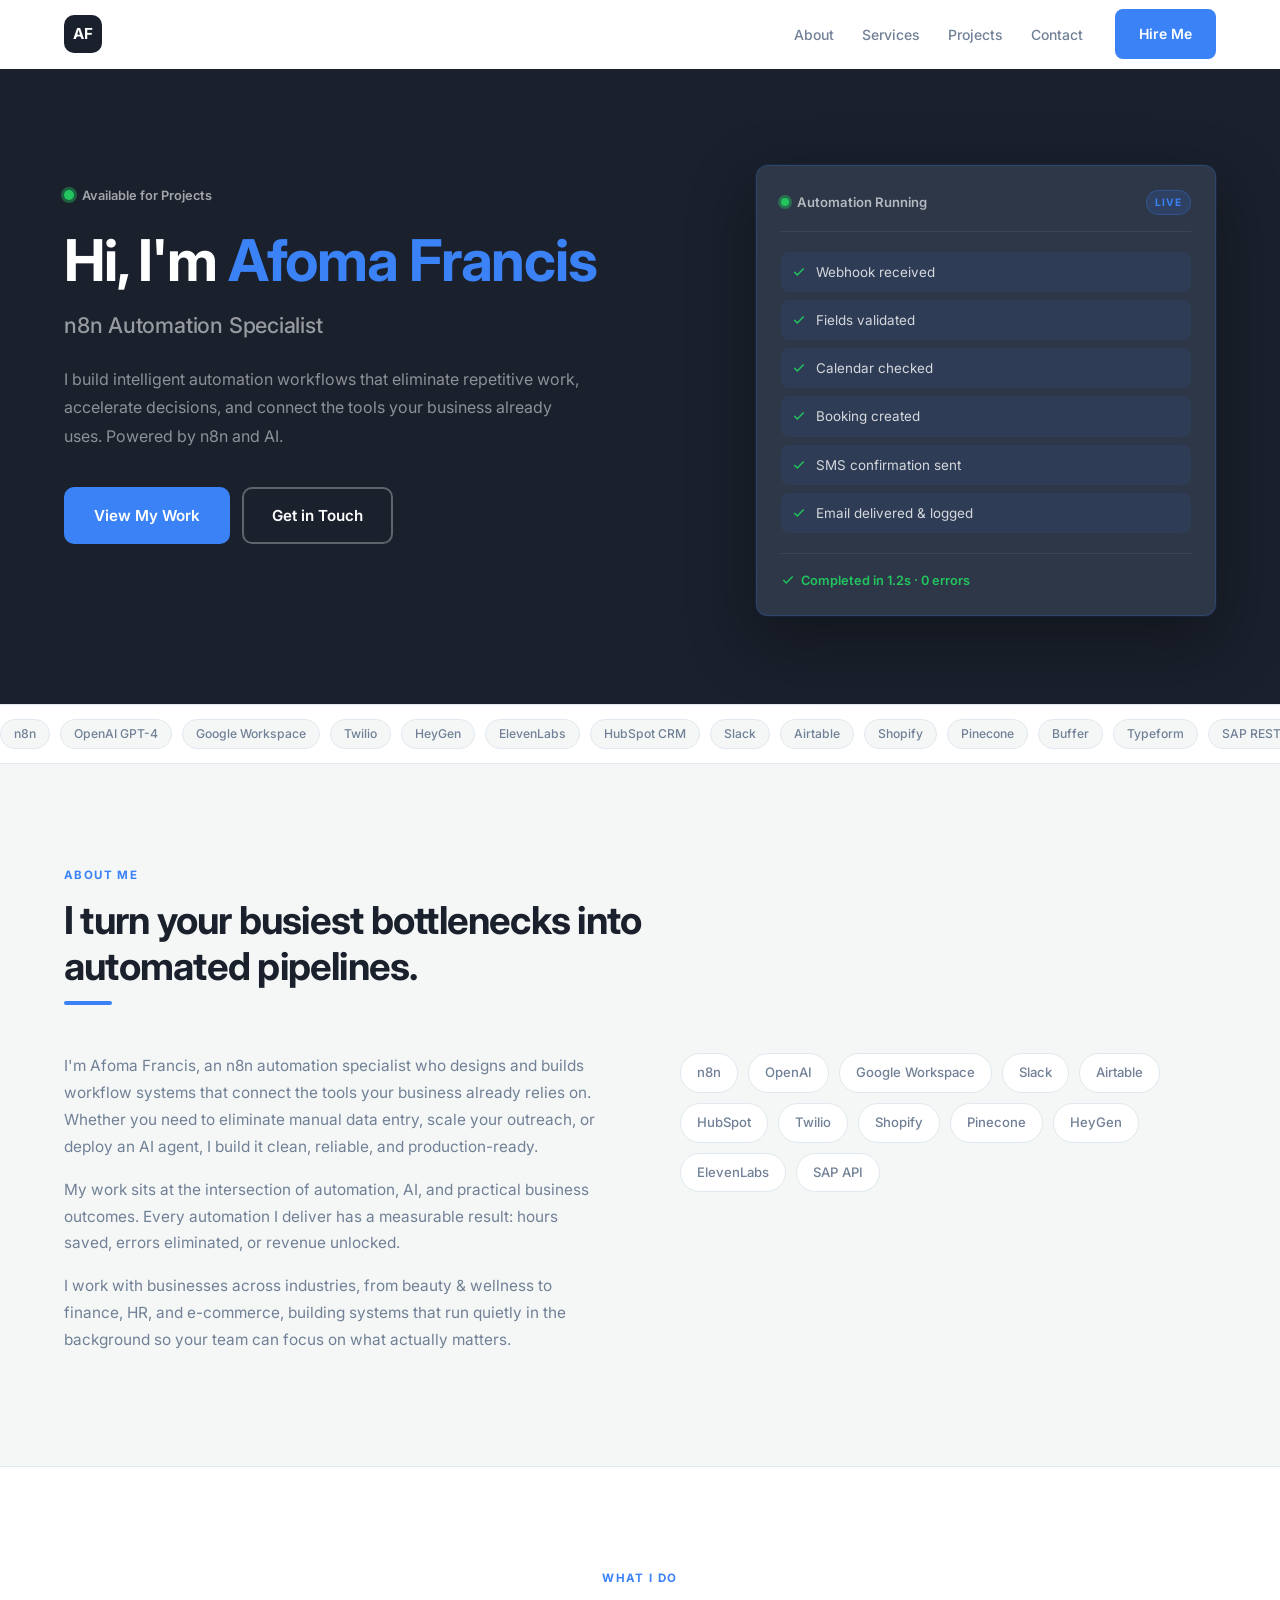
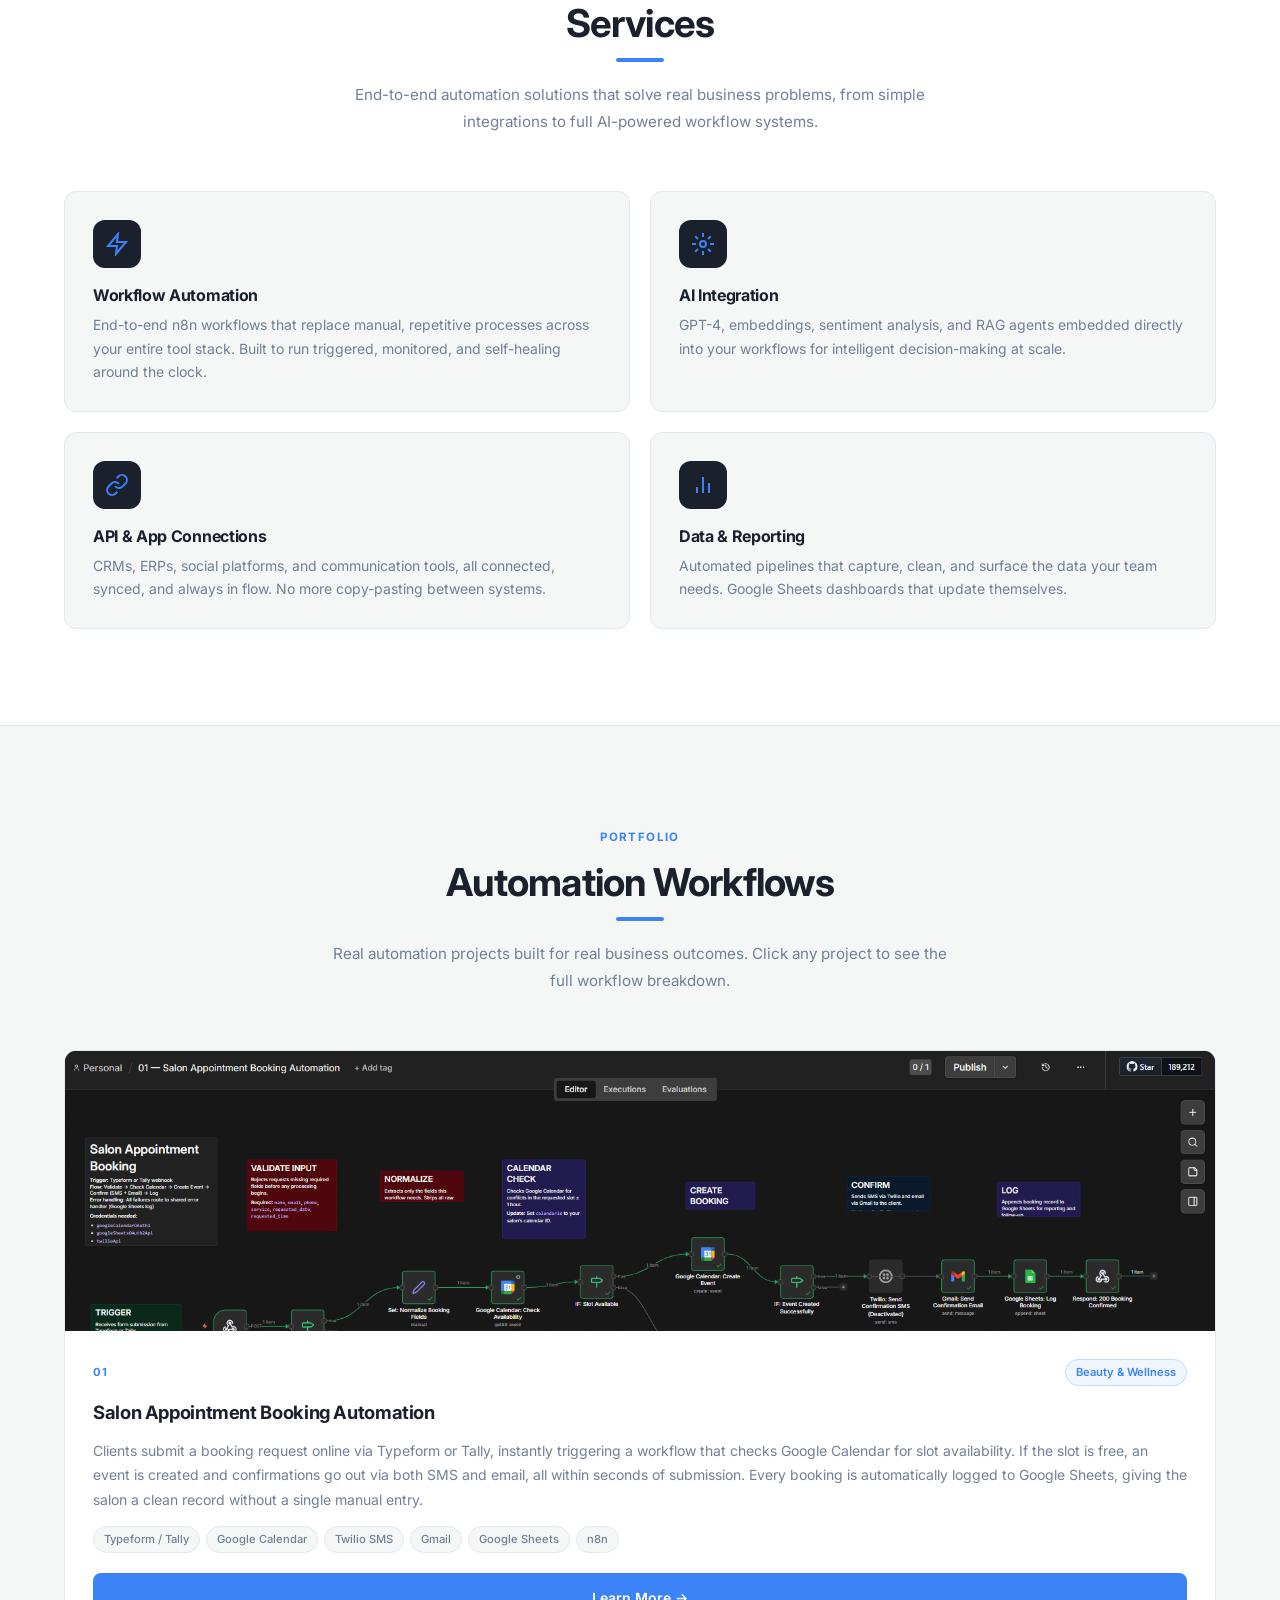
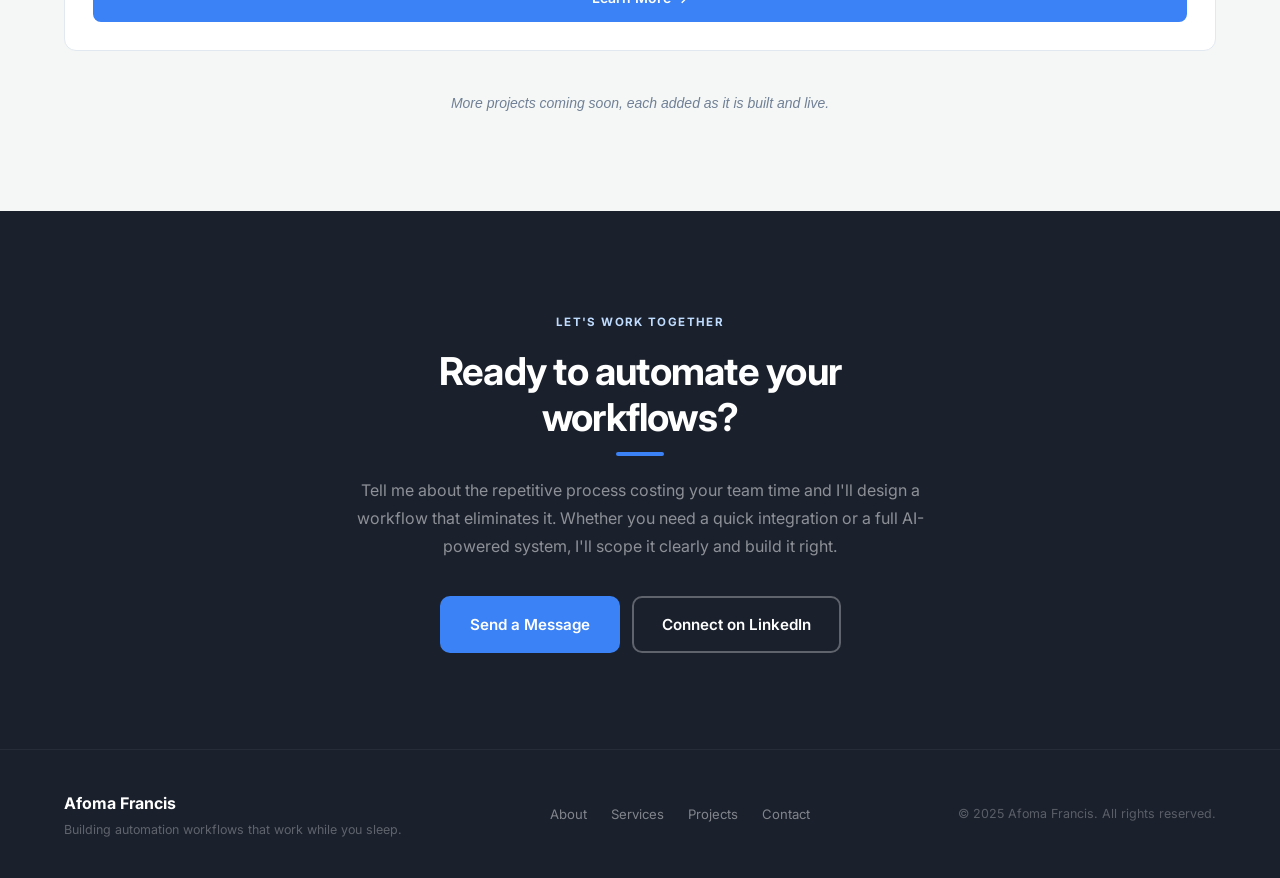
==== commit 493555ec: "fix: remove KPI stats and rewrite em dashes for natural copy" ====
--- a/index.html
+++ b/index.html
@@ -7,7 +7,7 @@
   <meta name="description" content="Afoma Francis builds intelligent automation workflows with n8n and AI that eliminate repetitive work, connect business tools, and accelerate decisions." />
   <meta name="author" content="Afoma Francis" />
   <meta property="og:title" content="Afoma Francis — n8n Automation Specialist" />
-  <meta property="og:description" content="Building intelligent automation workflows that eliminate repetitive work and connect the tools businesses already use — powered by n8n and AI." />
+  <meta property="og:description" content="Building intelligent automation workflows that eliminate repetitive work and connect the tools businesses already use. Powered by n8n and AI." />
   <meta property="og:type" content="website" />
   <meta property="og:url" content="https://afoma94.github.io" />
   <link rel="preconnect" href="https://fonts.googleapis.com" />
@@ -50,25 +50,11 @@
           </h1>
           <p class="hero__sub">n8n Automation Specialist</p>
           <p class="hero__tagline">
-            Building intelligent automation workflows that eliminate repetitive work, accelerate decisions, and connect the tools businesses already use — powered by n8n and AI.
+            I build intelligent automation workflows that eliminate repetitive work, accelerate decisions, and connect the tools your business already uses. Powered by n8n and AI.
           </p>
           <div class="hero__cta">
             <a class="btn btn--primary btn--lg" href="#projects">View My Work</a>
             <a class="btn btn--ghost btn--lg" href="#contact">Get in Touch</a>
-          </div>
-          <div class="hero__stats">
-            <div class="stat">
-              <span class="stat__number">8+</span>
-              <span class="stat__label">Workflow Projects</span>
-            </div>
-            <div class="stat">
-              <span class="stat__number">15+</span>
-              <span class="stat__label">Tools Integrated</span>
-            </div>
-            <div class="stat">
-              <span class="stat__number">90%</span>
-              <span class="stat__label">Manual Work Reduced</span>
-            </div>
           </div>
         </div>
 
@@ -149,9 +135,9 @@
       </div>
       <div class="about__grid">
         <div class="about__text">
-          <p>I'm Afoma Francis, an n8n automation specialist who designs and builds workflow systems that connect the tools your business already relies on. Whether you need to eliminate manual data entry, scale your outreach, or deploy an AI agent — I build it clean, reliable, and production-ready.</p>
+          <p>I'm Afoma Francis, an n8n automation specialist who designs and builds workflow systems that connect the tools your business already relies on. Whether you need to eliminate manual data entry, scale your outreach, or deploy an AI agent, I build it clean, reliable, and production-ready.</p>
           <p>My work sits at the intersection of automation, AI, and practical business outcomes. Every automation I deliver has a measurable result: hours saved, errors eliminated, or revenue unlocked.</p>
-          <p>I work with businesses across industries — from beauty &amp; wellness to finance, HR, and e-commerce — building systems that run quietly in the background, so your team can focus on what actually matters.</p>
+          <p>I work with businesses across industries, from beauty &amp; wellness to finance, HR, and e-commerce, building systems that run quietly in the background so your team can focus on what actually matters.</p>
         </div>
         <div class="about__visual">
           <div class="tools-grid">
@@ -180,7 +166,7 @@
         <span class="label">What I Do</span>
         <h2>Services</h2>
         <div class="section-bar" style="margin-left:auto;margin-right:auto;"></div>
-        <p>End-to-end automation solutions that solve real business problems — from simple integrations to full AI-powered workflow systems.</p>
+        <p>End-to-end automation solutions that solve real business problems, from simple integrations to full AI-powered workflow systems.</p>
       </div>
       <div class="services__grid">
 
@@ -189,7 +175,7 @@
             <svg width="24" height="24" viewBox="0 0 24 24" fill="none" stroke="currentColor" stroke-width="2"><path d="M13 2L3 14h9l-1 8 10-12h-9l1-8z"/></svg>
           </div>
           <h3>Workflow Automation</h3>
-          <p>End-to-end n8n workflows that replace manual, repetitive processes across your entire tool stack — triggered, monitored, and self-healing.</p>
+          <p>End-to-end n8n workflows that replace manual, repetitive processes across your entire tool stack. Built to run triggered, monitored, and self-healing around the clock.</p>
         </div>
 
         <div class="service-card" data-animate>
@@ -205,7 +191,7 @@
             <svg width="24" height="24" viewBox="0 0 24 24" fill="none" stroke="currentColor" stroke-width="2"><path d="M10 13a5 5 0 0 0 7.54.54l3-3a5 5 0 0 0-7.07-7.07l-1.72 1.71"/><path d="M14 11a5 5 0 0 0-7.54-.54l-3 3a5 5 0 0 0 7.07 7.07l1.71-1.71"/></svg>
           </div>
           <h3>API &amp; App Connections</h3>
-          <p>CRMs, ERPs, social platforms, and communication tools — connected, synced, and always in flow. No more copy-pasting between systems.</p>
+          <p>CRMs, ERPs, social platforms, and communication tools, all connected, synced, and always in flow. No more copy-pasting between systems.</p>
         </div>
 
         <div class="service-card" data-animate>
@@ -243,7 +229,7 @@
               <span class="project-card__industry">Beauty &amp; Wellness</span>
             </div>
             <h3>Salon Appointment Booking Automation</h3>
-            <p class="project-card__desc">Clients submit a booking request online via Typeform or Tally, instantly triggering a workflow that checks Google Calendar for slot availability. If the slot is free, an event is created and confirmations go out via both SMS and email — all within seconds of submission. Every booking is automatically logged to Google Sheets, giving the salon a clean record without a single manual entry.</p>
+            <p class="project-card__desc">Clients submit a booking request online via Typeform or Tally, instantly triggering a workflow that checks Google Calendar for slot availability. If the slot is free, an event is created and confirmations go out via both SMS and email, all within seconds of submission. Every booking is automatically logged to Google Sheets, giving the salon a clean record without a single manual entry.</p>
             <div class="project-card__tools">
               <span>Typeform / Tally</span>
               <span>Google Calendar</span>
@@ -258,7 +244,7 @@
 
       </div>
 
-      <p class="projects__more">More projects coming soon — each added as it's built and live.</p>
+      <p class="projects__more">More projects coming soon, each added as it is built and live.</p>
 
     </div>
   </section>
@@ -270,7 +256,7 @@
         <span class="label label--light">Let's Work Together</span>
         <h2>Ready to automate your workflows?</h2>
         <div class="section-bar" style="margin:12px auto 20px;"></div>
-        <p>Tell me about the repetitive process costing your team time — and I'll design a workflow that eliminates it. Whether you need a quick integration or a full AI-powered system, I'll scope it clearly and build it right.</p>
+        <p>Tell me about the repetitive process costing your team time and I'll design a workflow that eliminates it. Whether you need a quick integration or a full AI-powered system, I'll scope it clearly and build it right.</p>
         <div class="contact__cta">
           <a class="btn btn--primary btn--lg" href="mailto:afomafrancis94@gmail.com">Send a Message</a>
           <a class="btn btn--ghost btn--lg" href="https://www.linkedin.com/in/afoma-francis-06370140b/" target="_blank" rel="noopener noreferrer">Connect on LinkedIn</a>
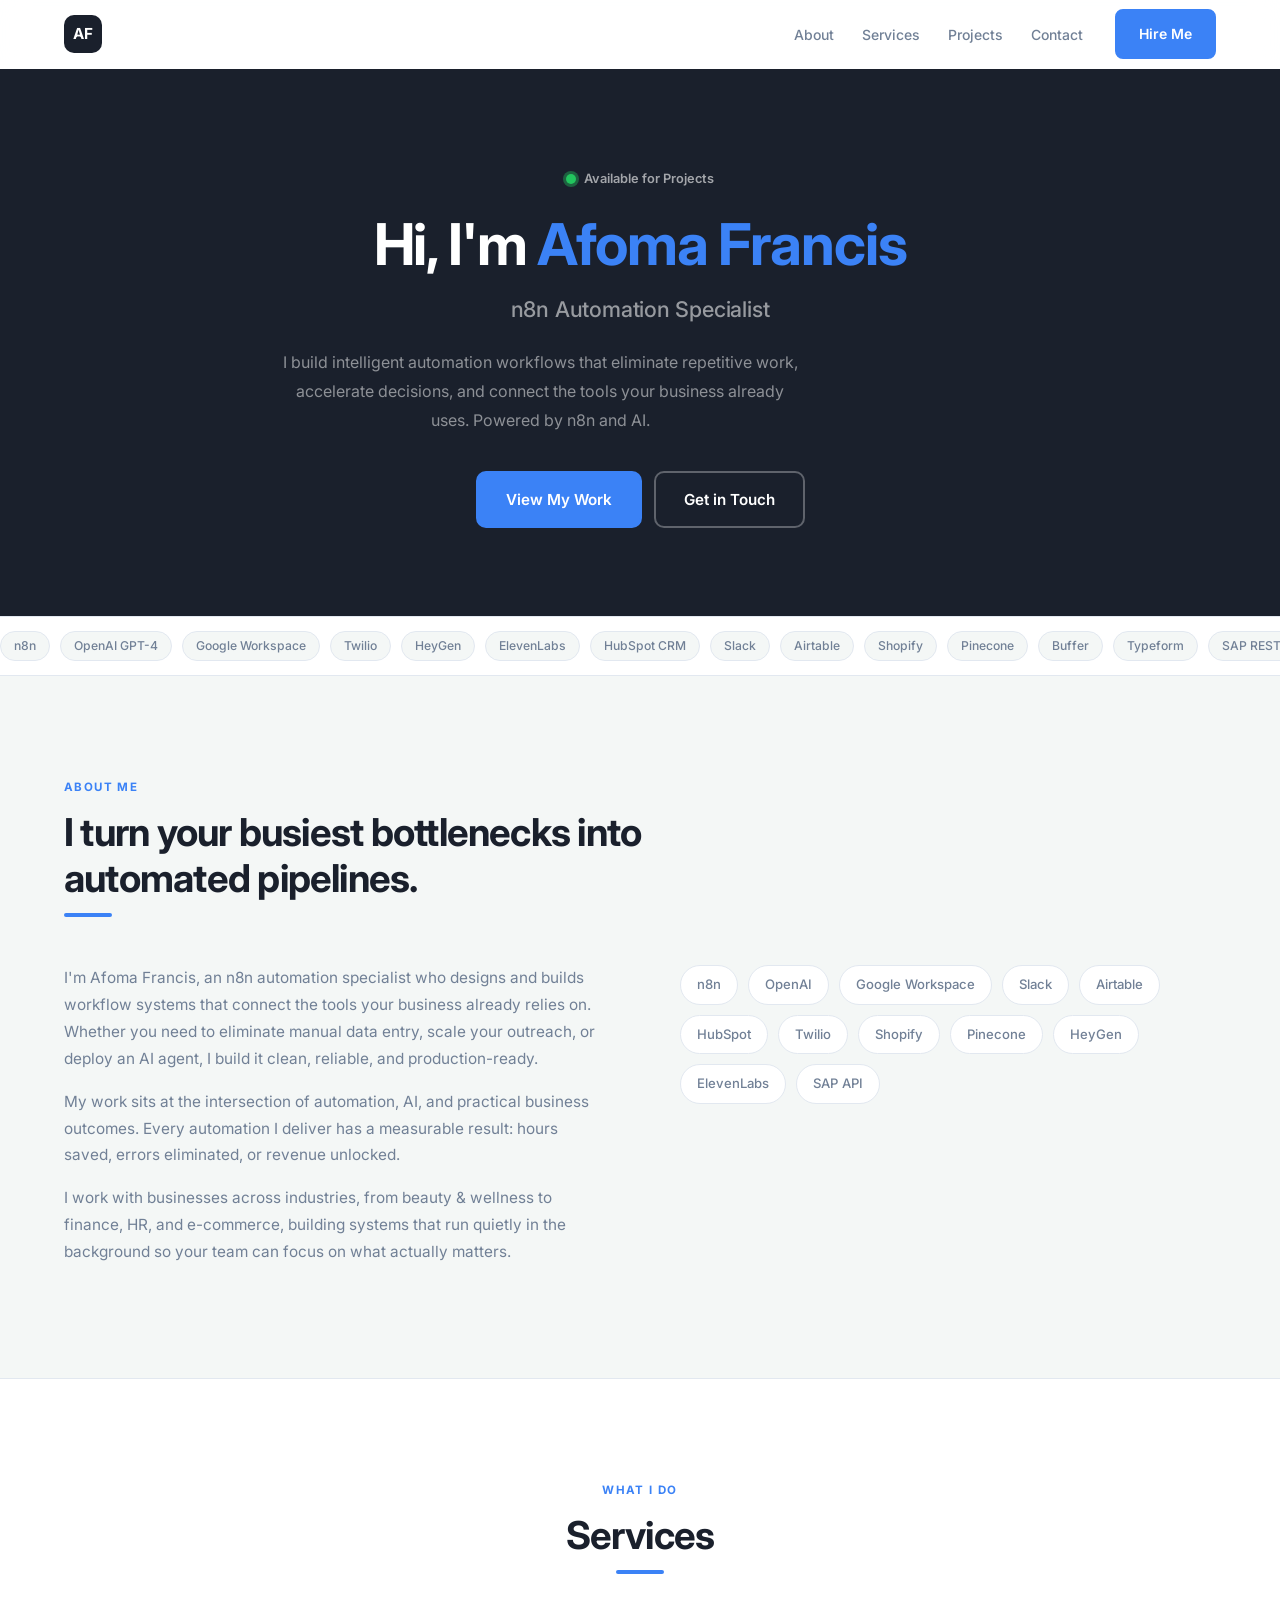
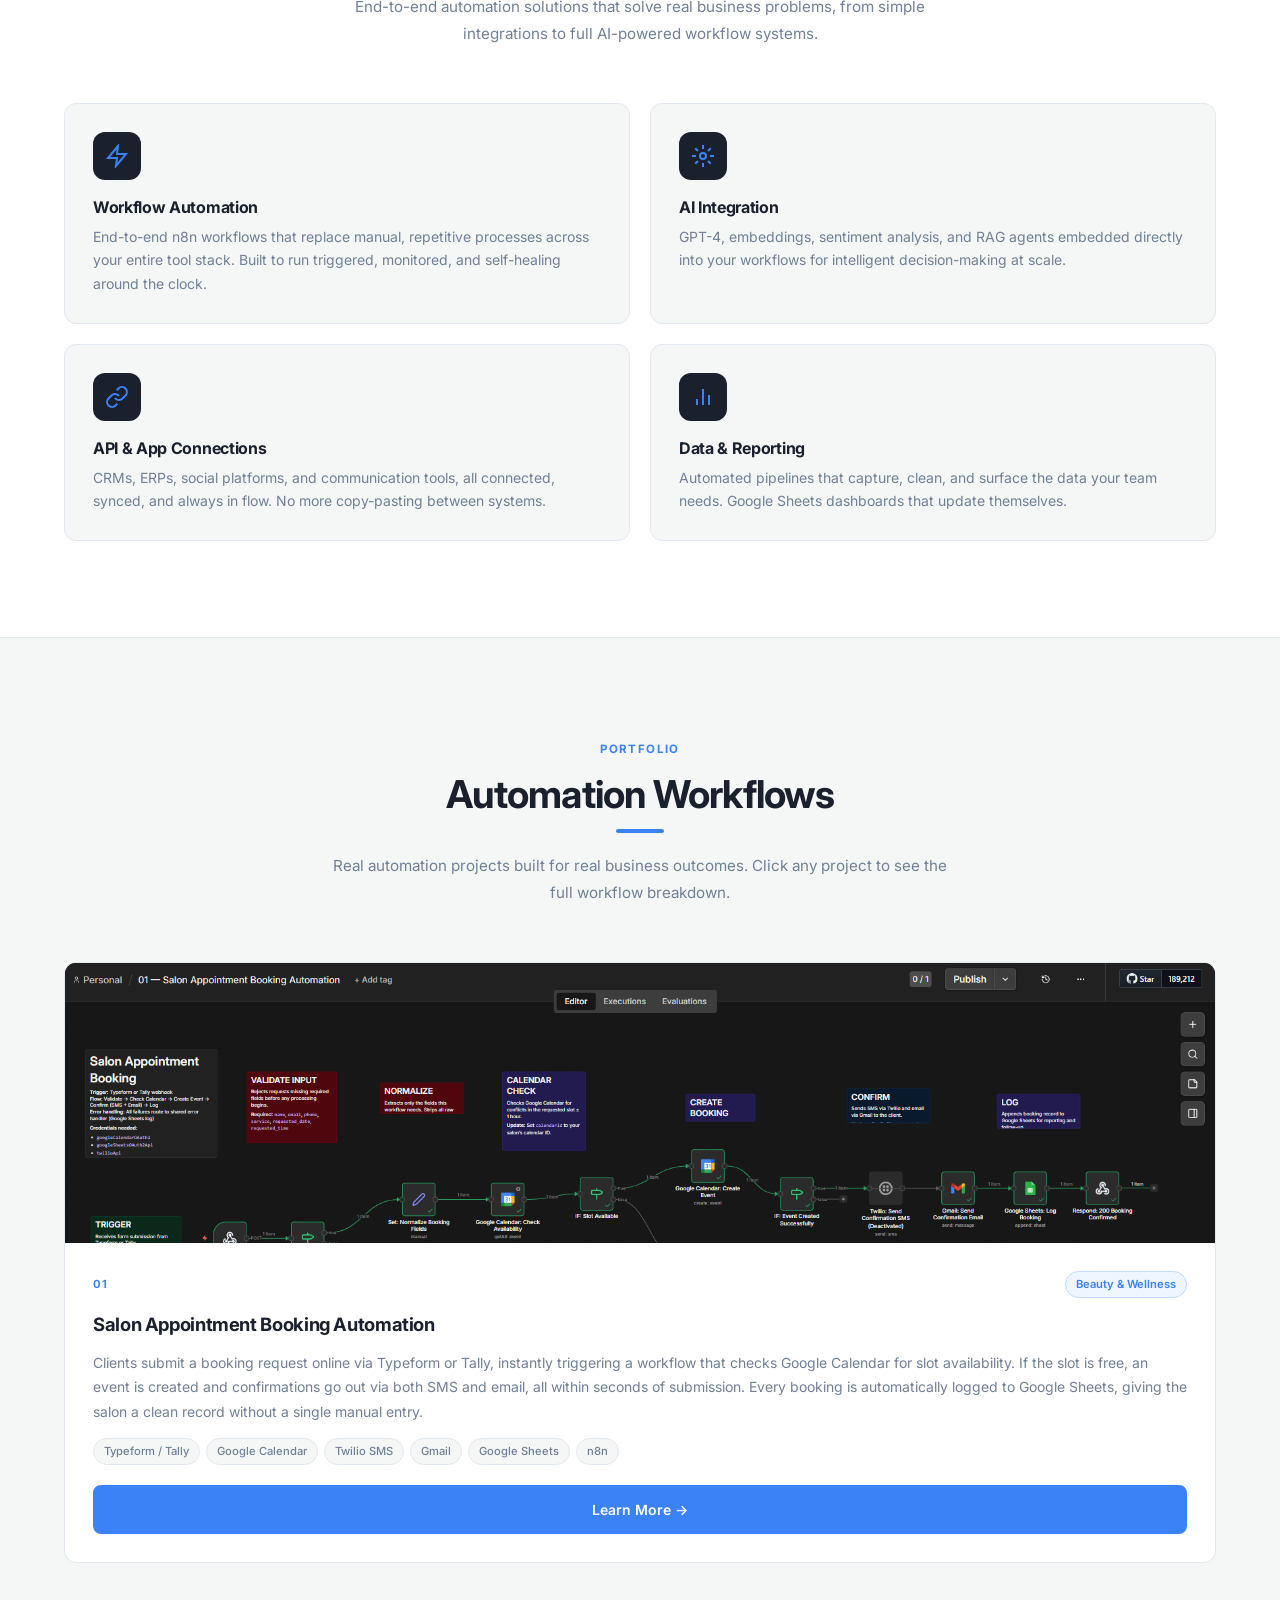
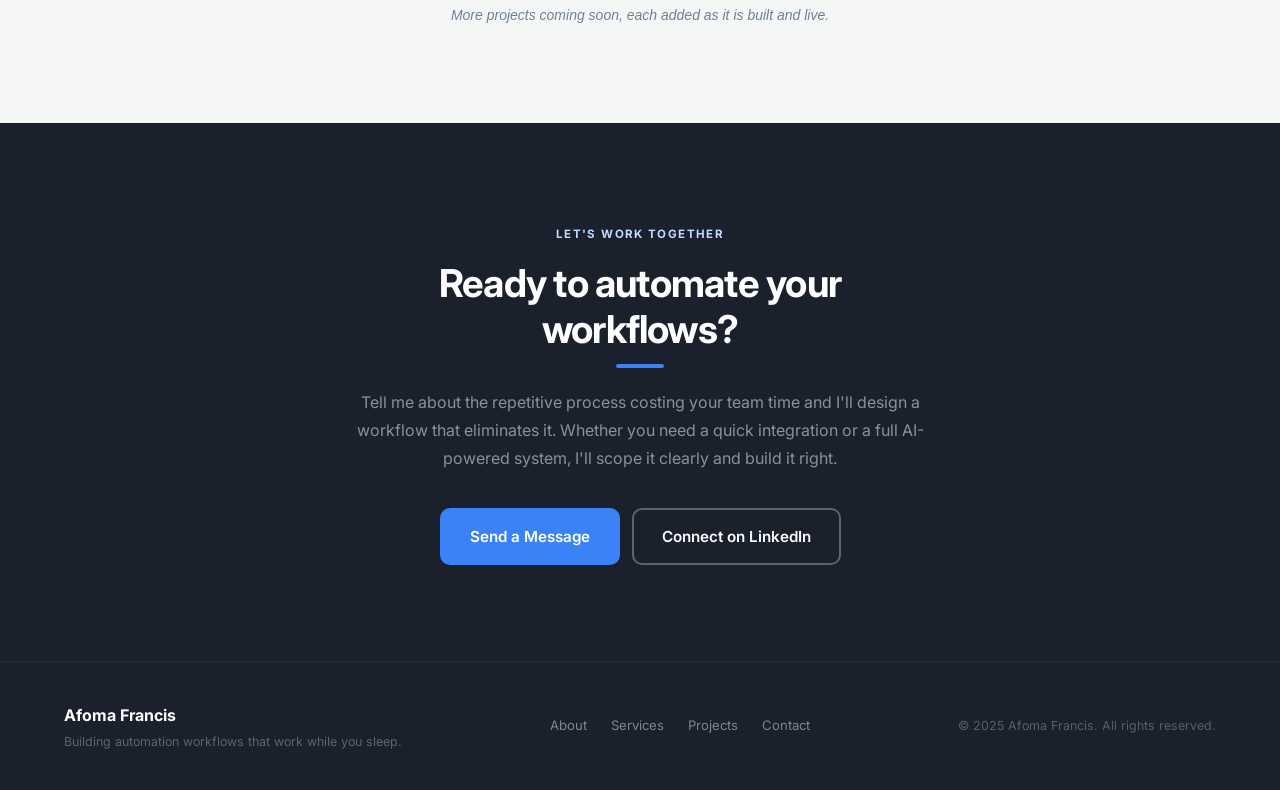
==== commit ac0c4baa: "fix: remove hero visual card, centre-align hero section" ====
--- a/index.html
+++ b/index.html
@@ -37,10 +37,7 @@
   <!-- ===== HERO ===== -->
   <section class="hero" id="hero">
     <div class="container">
-      <div class="hero__grid">
-
-        <!-- Left: text content -->
-        <div class="hero__content">
+      <div class="hero__content">
           <div class="hero__available">
             <span class="pulse-dot"></span>
             Available for Projects
@@ -56,51 +53,6 @@
             <a class="btn btn--primary btn--lg" href="#projects">View My Work</a>
             <a class="btn btn--ghost btn--lg" href="#contact">Get in Touch</a>
           </div>
-        </div>
-
-        <!-- Right: live workflow execution card -->
-        <div class="hero__visual">
-          <div class="workflow-card">
-            <div class="workflow-card__head">
-              <div class="workflow-card__status">
-                <span class="pulse-dot pulse-dot--sm"></span>
-                <span>Automation Running</span>
-              </div>
-              <span class="workflow-card__badge">LIVE</span>
-            </div>
-            <ul class="workflow-steps">
-              <li class="wf-step wf-step--done">
-                <svg class="wf-step__icon" viewBox="0 0 24 24" fill="none" stroke="currentColor" stroke-width="2.5"><polyline points="20 6 9 17 4 12"/></svg>
-                Webhook received
-              </li>
-              <li class="wf-step wf-step--done">
-                <svg class="wf-step__icon" viewBox="0 0 24 24" fill="none" stroke="currentColor" stroke-width="2.5"><polyline points="20 6 9 17 4 12"/></svg>
-                Fields validated
-              </li>
-              <li class="wf-step wf-step--done">
-                <svg class="wf-step__icon" viewBox="0 0 24 24" fill="none" stroke="currentColor" stroke-width="2.5"><polyline points="20 6 9 17 4 12"/></svg>
-                Calendar checked
-              </li>
-              <li class="wf-step wf-step--done">
-                <svg class="wf-step__icon" viewBox="0 0 24 24" fill="none" stroke="currentColor" stroke-width="2.5"><polyline points="20 6 9 17 4 12"/></svg>
-                Booking created
-              </li>
-              <li class="wf-step wf-step--done">
-                <svg class="wf-step__icon" viewBox="0 0 24 24" fill="none" stroke="currentColor" stroke-width="2.5"><polyline points="20 6 9 17 4 12"/></svg>
-                SMS confirmation sent
-              </li>
-              <li class="wf-step wf-step--done">
-                <svg class="wf-step__icon" viewBox="0 0 24 24" fill="none" stroke="currentColor" stroke-width="2.5"><polyline points="20 6 9 17 4 12"/></svg>
-                Email delivered &amp; logged
-              </li>
-            </ul>
-            <div class="workflow-card__foot">
-              <svg width="14" height="14" viewBox="0 0 24 24" fill="none" stroke="currentColor" stroke-width="2.5"><polyline points="20 6 9 17 4 12"/></svg>
-              Completed in 1.2s &middot; 0 errors
-            </div>
-          </div>
-        </div>
-
       </div>
     </div>
   </section>
--- a/css/styles.css
+++ b/css/styles.css
@@ -238,11 +238,10 @@
   color: #fff;
   padding: 96px 0 88px;
 }
-.hero__grid {
-  display: grid;
-  grid-template-columns: 1fr 460px;
-  gap: 72px;
-  align-items: center;
+.hero__content {
+  max-width: 720px;
+  margin: 0 auto;
+  text-align: center;
 }
 .hero__available {
   display: inline-flex;
@@ -298,16 +297,9 @@
   display: flex;
   gap: 12px;
   flex-wrap: wrap;
-  margin-bottom: 56px;
-}
-.hero__stats {
-  display: flex;
-  gap: 40px;
-  flex-wrap: wrap;
-  padding-top: 36px;
-  border-top: 1px solid rgba(255,255,255,0.1);
-}
-.stat { text-align: left; }
+  justify-content: center;
+  margin-bottom: 0;
+}
 .stat__number {
   display: block;
   font-size: 2rem;
@@ -822,8 +814,6 @@
    Responsive
    =================================================== */
 @media (max-width: 1024px) {
-  .hero__grid { grid-template-columns: 1fr; }
-  .hero__visual { display: none; }
   .hero__tagline { max-width: 100%; }
 }
 @media (max-width: 900px) {
